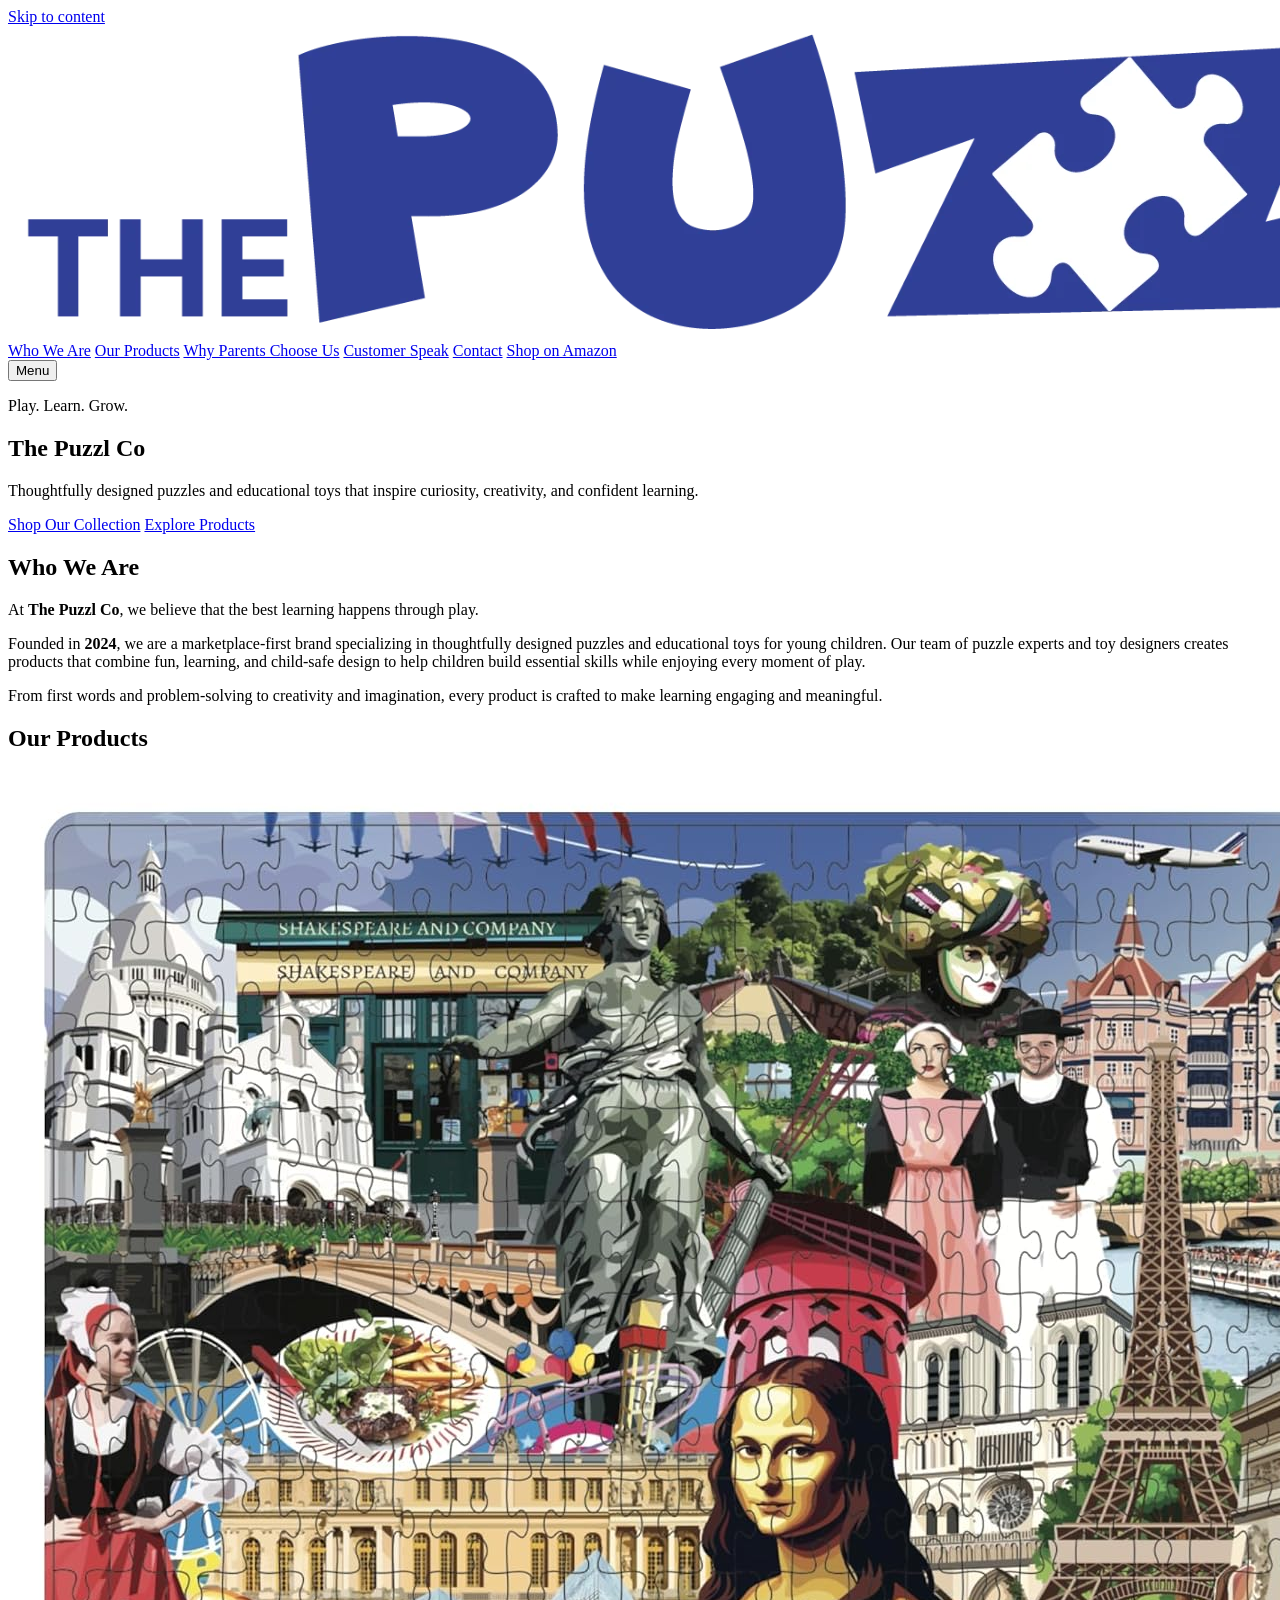
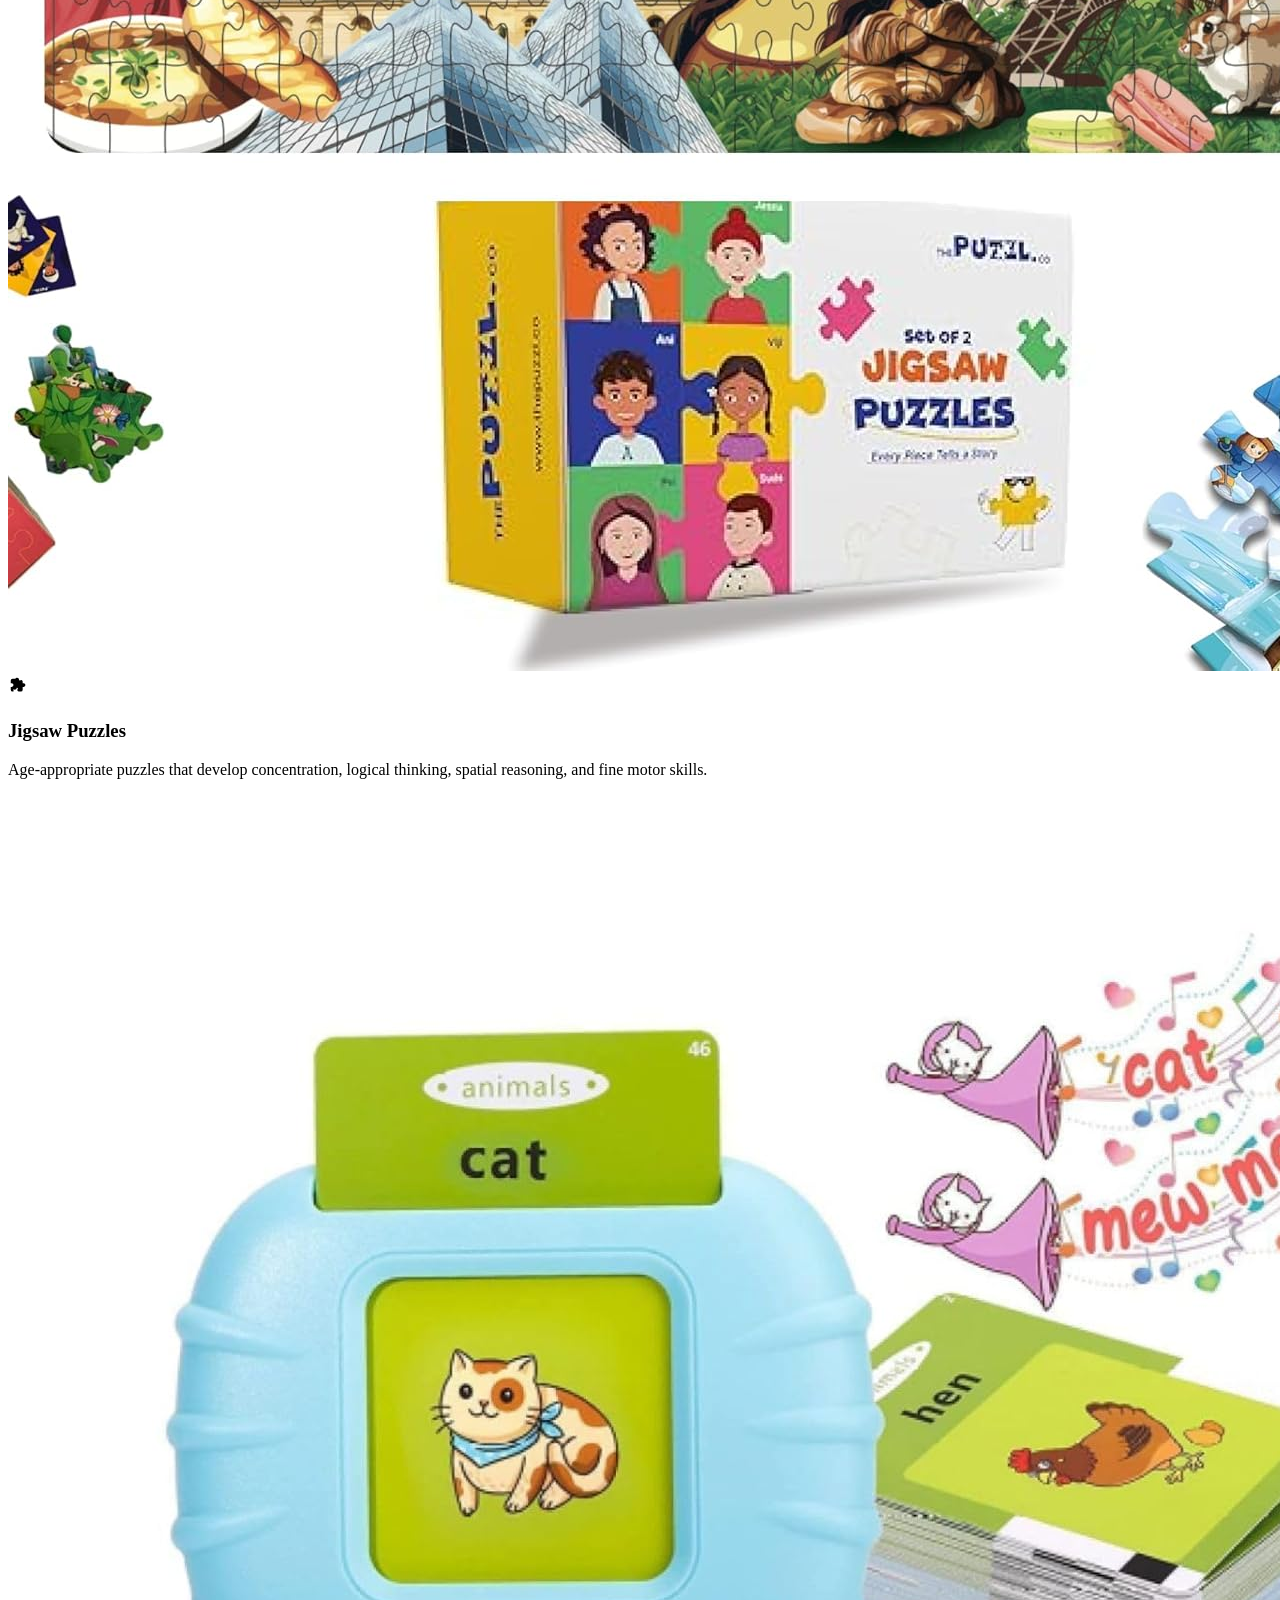
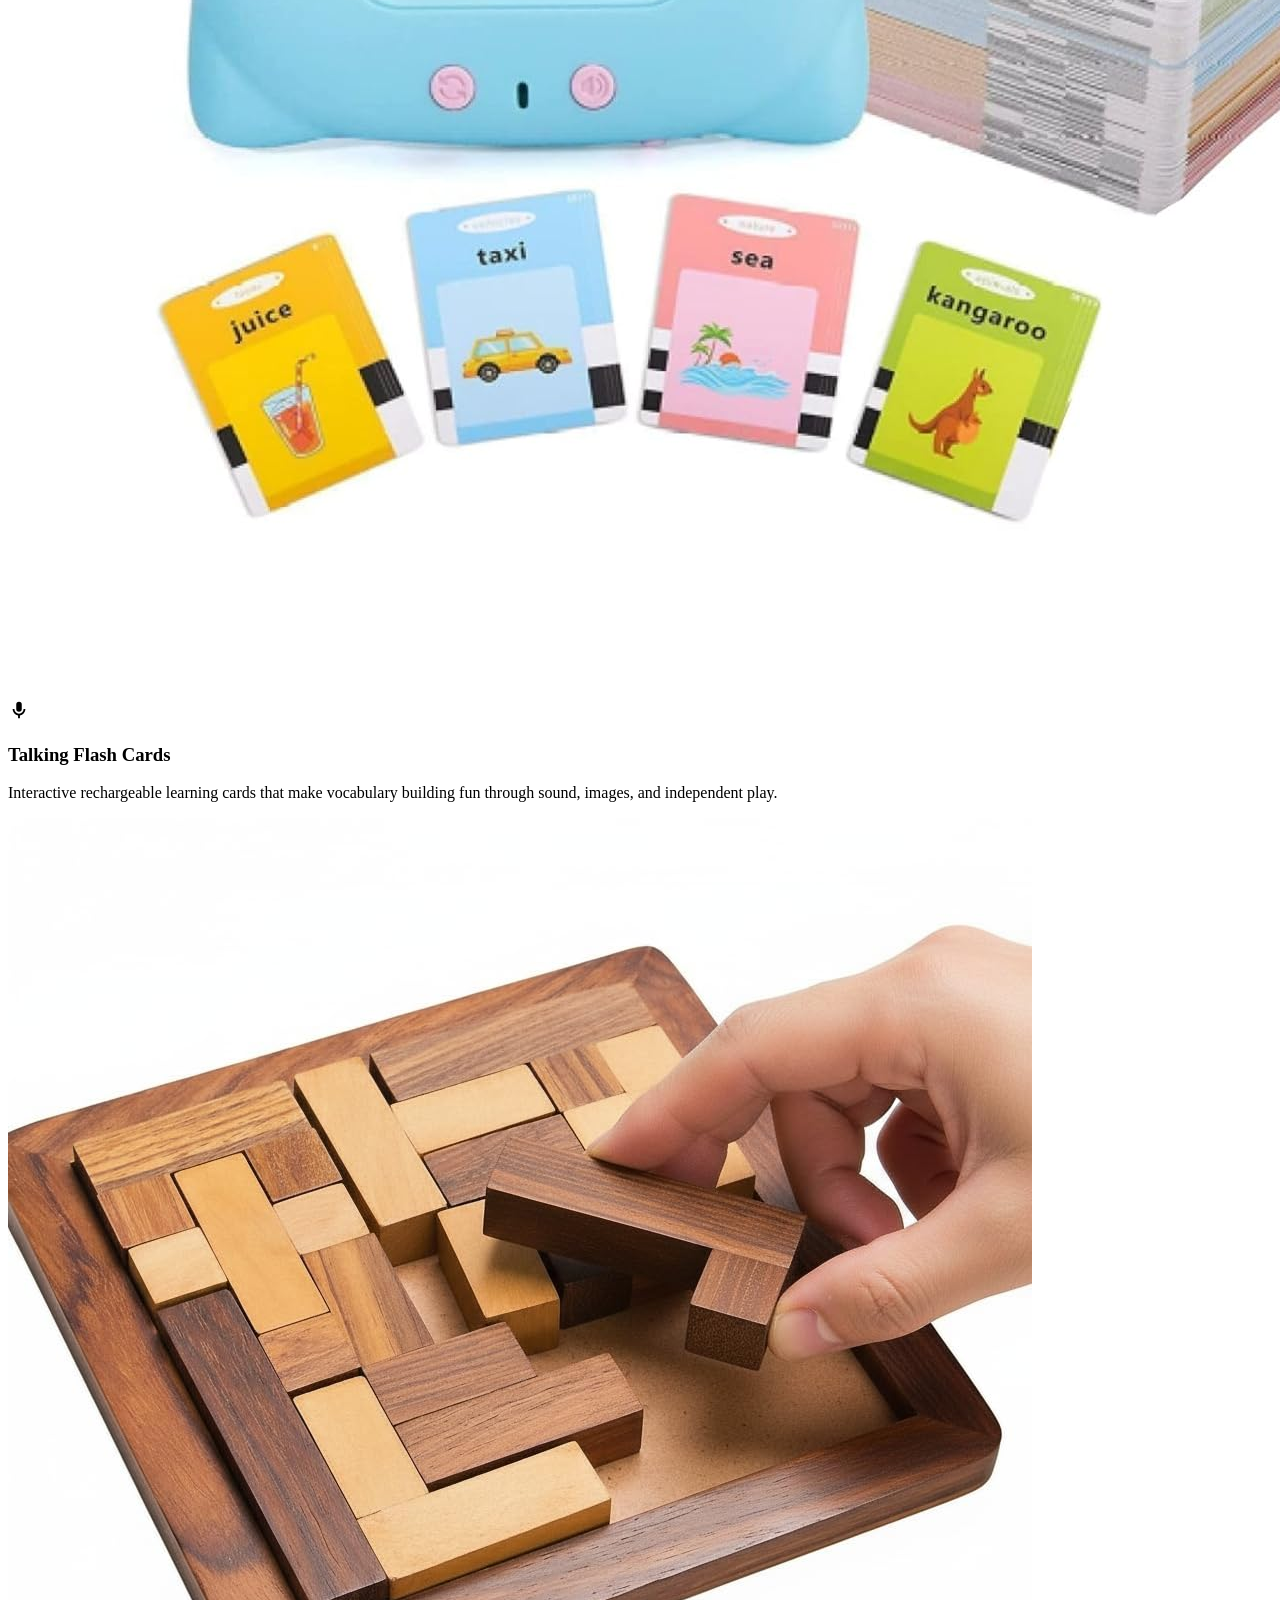
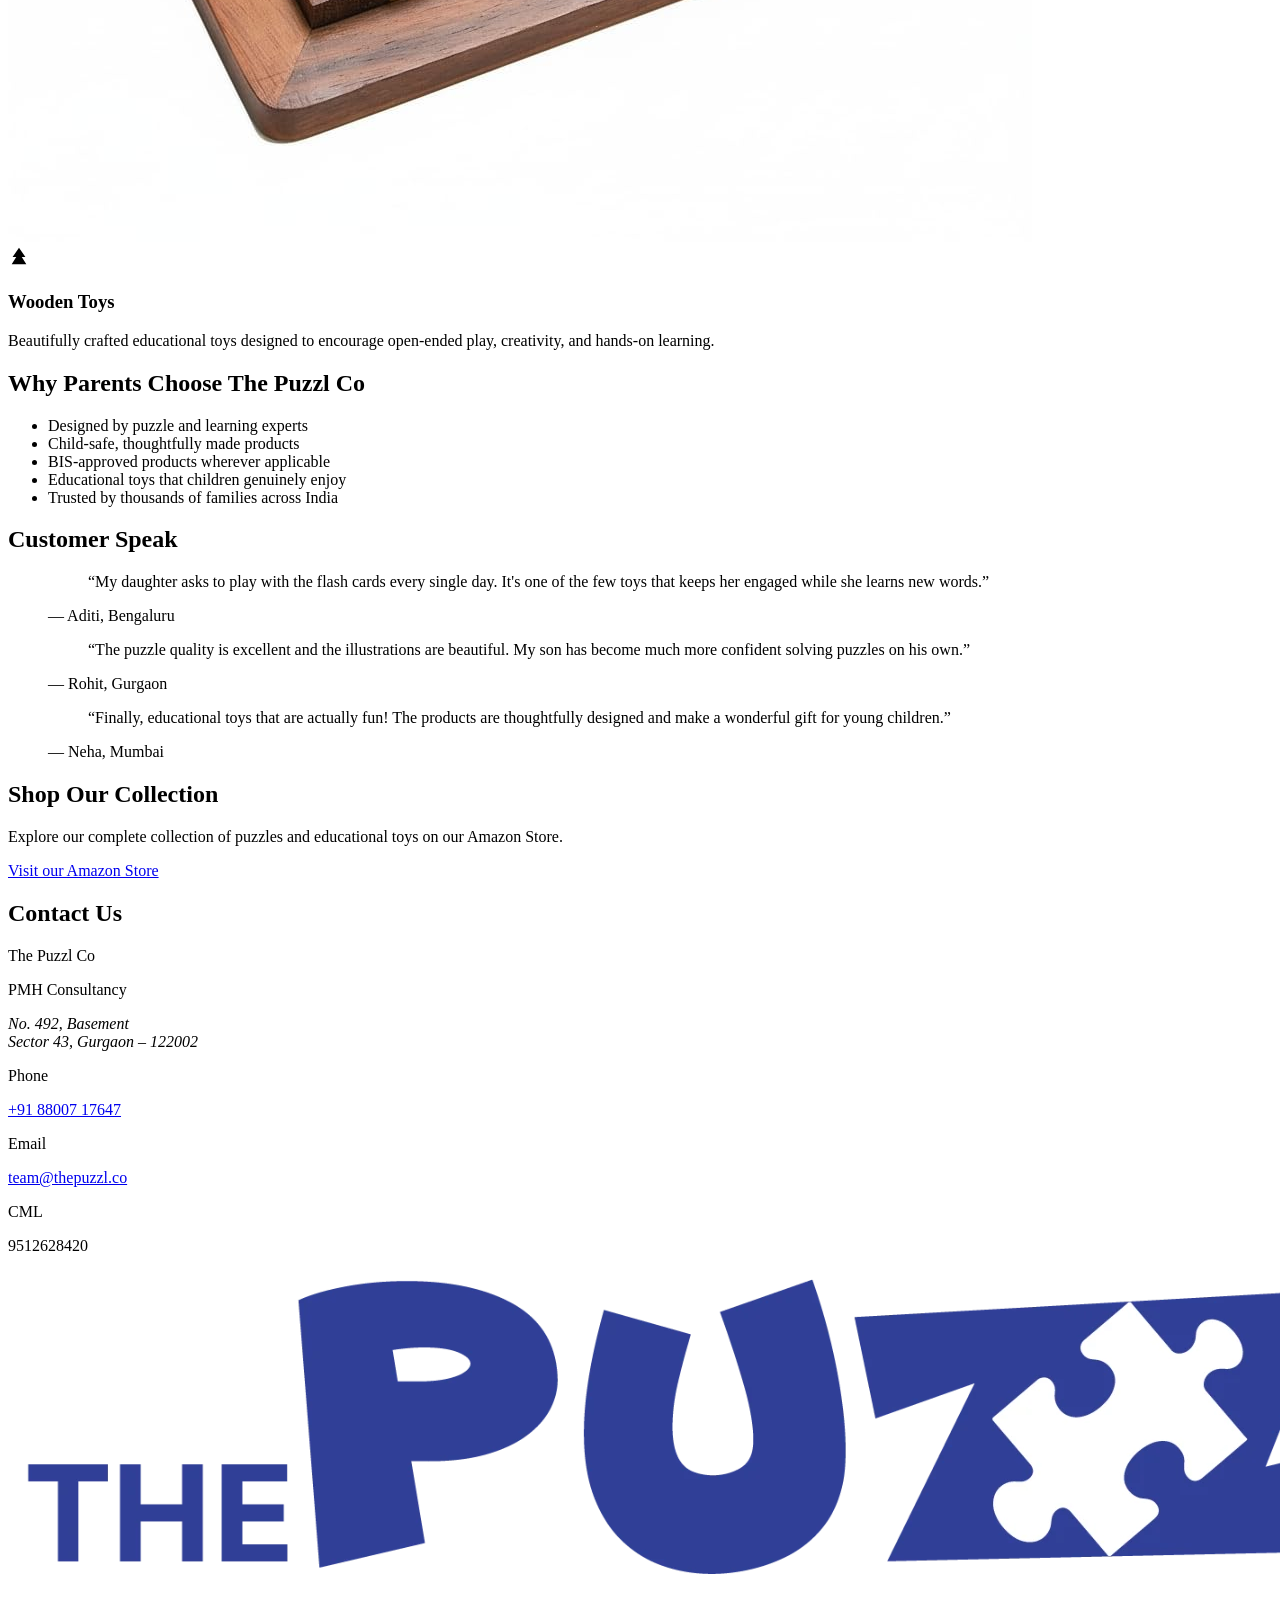
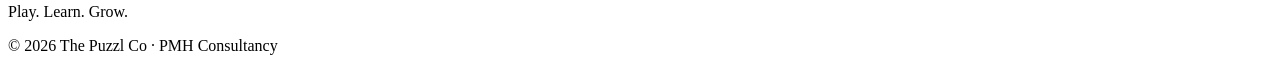
==== public/site/index.html @ 83d8991e "Changes Co-authored-by: MakarandMane <5538863+MakarandMane@users.noreply.github.com>" ====
<!doctype html>
<html lang="en">
  <head>
    <meta charset="utf-8" />
    <meta name="viewport" content="width=device-width, initial-scale=1" />
    <title>The Puzzl Co — Puzzles &amp; Educational Toys for Kids</title>
    <meta
      name="description"
      content="Thoughtfully designed puzzles and educational toys that inspire curiosity, creativity, and confident learning. Play. Learn. Grow."
    />
    <link rel="canonical" href="https://thepuzzl.co/" />
    <meta property="og:type" content="website" />
    <meta property="og:title" content="The Puzzl Co — Play. Learn. Grow." />
    <meta
      property="og:description"
      content="Thoughtfully designed puzzles and educational toys that inspire curiosity, creativity, and confident learning."
    />
    <meta name="twitter:card" content="summary_large_image" />
    <meta name="twitter:title" content="The Puzzl Co — Play. Learn. Grow." />
    <meta
      name="twitter:description"
      content="Thoughtfully designed puzzles and educational toys that inspire curiosity, creativity, and confident learning."
    />
    <link rel="icon" href="assets/logo.png" type="image/png" />
    <link rel="preconnect" href="https://fonts.googleapis.com" />
    <link rel="preconnect" href="https://fonts.gstatic.com" crossorigin />
    <link
      href="https://fonts.googleapis.com/css2?family=Baloo+2:wght@500;600;700;800&family=Nunito:wght@400;500;600;700&display=swap"
      rel="stylesheet"
    />
    <link rel="stylesheet" href="styles.css" />
  </head>
  <body>
    <a class="skip-link" href="#who-we-are">Skip to content</a>

    <header class="site-header" id="top">
      <div class="wrap header-inner">
        <a class="brand" href="#top" aria-label="The Puzzl Co home">
          <img src="assets/logo.png" alt="The Puzzl Co" />
        </a>
        <nav class="nav" id="nav" aria-label="Main">
          <a href="#who-we-are">Who We Are</a>
          <a href="#products">Our Products</a>
          <a href="#why-us">Why Parents Choose Us</a>
          <a href="#customer-speak">Customer Speak</a>
          <a href="#contact">Contact</a>
          <a class="btn btn-primary btn-nav js-amazon" href="#shop">Shop on Amazon</a>
        </nav>
        <button class="nav-toggle" id="navToggle" aria-expanded="false" aria-controls="nav">
          <span class="bar"></span><span class="bar"></span><span class="bar"></span>
          <span class="sr-only">Menu</span>
        </button>
      </div>
    </header>

    <main>
      <!-- HERO -->
      <section class="hero">
        <span class="blob blob-a" aria-hidden="true"></span>
        <span class="blob blob-b" aria-hidden="true"></span>
        <span class="piece piece-1" aria-hidden="true"></span>
        <span class="piece piece-2" aria-hidden="true"></span>
        <span class="piece piece-3" aria-hidden="true"></span>
        <div class="wrap hero-inner reveal">
          <p class="eyebrow">Play. Learn. Grow.</p>
          <h1>The Puzzl Co</h1>
          <p class="lede">
            Thoughtfully designed puzzles and educational toys that inspire curiosity,
            creativity, and confident learning.
          </p>
          <div class="hero-actions">
            <a class="btn btn-primary js-amazon" href="#shop">Shop Our Collection</a>
            <a class="btn btn-ghost" href="#products">Explore Products</a>
          </div>
          <div class="hero-strip" aria-hidden="true">
            <span class="dot d1"></span><span class="dot d2"></span>
            <span class="dot d3"></span><span class="dot d4"></span>
          </div>
        </div>
      </section>

      <!-- WHO WE ARE -->
      <section class="section" id="who-we-are">
        <div class="wrap narrow reveal">
          <h2 class="section-title">Who We Are</h2>
          <span class="rule" aria-hidden="true"></span>
          <p class="big">
            At <strong>The Puzzl Co</strong>, we believe that the best learning happens
            through play.
          </p>
          <p>
            Founded in <strong>2024</strong>, we are a marketplace-first brand specializing
            in thoughtfully designed puzzles and educational toys for young children. Our
            team of puzzle experts and toy designers creates products that combine fun,
            learning, and child-safe design to help children build essential skills while
            enjoying every moment of play.
          </p>
          <p>
            From first words and problem-solving to creativity and imagination, every
            product is crafted to make learning engaging and meaningful.
          </p>
        </div>
      </section>

      <!-- PRODUCTS -->
      <section class="section section-alt" id="products">
        <div class="wrap">
          <div class="reveal">
            <h2 class="section-title center">Our Products</h2>
            <span class="rule center-rule" aria-hidden="true"></span>
          </div>

          <article class="product reveal">
            <div class="product-media tint-yellow">
              <img
                src="assets/puzzles.jpg"
                alt="A set of two jigsaw puzzles featuring various iconic landmarks and cultural symbols of Paris, including the Eiffel Tower, the Louvre Pyramid, and the Mona Lisa."
                loading="lazy"
              />
            </div>
            <div class="product-body">
              <span class="chip chip-yellow" aria-hidden="true">
                <svg viewBox="0 0 24 24" width="22" height="22" fill="currentColor">
                  <path d="M10 3a2 2 0 0 1 2 2 1 1 0 0 0 1.6.8A1.6 1.6 0 0 1 16 7v2h1a2 2 0 0 1 0 4h-1v3a2 2 0 0 1-2 2h-2.2a1.6 1.6 0 0 1-1.2-2.6A1 1 0 0 0 9.6 14 2 2 0 0 1 6 15.2V18H5a2 2 0 0 1-2-2v-3h1a2 2 0 0 0 0-4H3V6a2 2 0 0 1 2-2h3a2 2 0 0 1 2-1z"/>
                </svg>
              </span>
              <h3>Jigsaw Puzzles</h3>
              <p>
                Age-appropriate puzzles that develop concentration, logical thinking,
                spatial reasoning, and fine motor skills.
              </p>
            </div>
          </article>

          <article class="product product-flip reveal">
            <div class="product-media tint-orchid">
              <img
                src="assets/flashcards.jpg"
                alt="Educational toy set with a card reader, a stack of flashcards, and individual cards showing juice, taxi, sea, and kangaroo."
                loading="lazy"
              />
            </div>
            <div class="product-body">
              <span class="chip chip-orchid" aria-hidden="true">
                <svg viewBox="0 0 24 24" width="22" height="22" fill="currentColor">
                  <path d="M12 3a3 3 0 0 1 3 3v5a3 3 0 0 1-6 0V6a3 3 0 0 1 3-3zm-7 8h2a5 5 0 0 0 10 0h2a7 7 0 0 1-6 6.92V21h-2v-3.08A7 7 0 0 1 5 11z"/>
                </svg>
              </span>
              <h3>Talking Flash Cards</h3>
              <p>
                Interactive rechargeable learning cards that make vocabulary building fun
                through sound, images, and independent play.
              </p>
            </div>
          </article>

          <article class="product reveal">
            <div class="product-media tint-emerald">
              <img
                src="assets/wooden-toys.jpg"
                alt="A hand placing a wooden puzzle piece into a wooden board game."
                loading="lazy"
              />
            </div>
            <div class="product-body">
              <span class="chip chip-emerald" aria-hidden="true">
                <svg viewBox="0 0 24 24" width="22" height="22" fill="currentColor">
                  <path d="M12 2 5 12h4l-5 8h16l-5-8h4z"/>
                </svg>
              </span>
              <h3>Wooden Toys</h3>
              <p>
                Beautifully crafted educational toys designed to encourage open-ended play,
                creativity, and hands-on learning.
              </p>
            </div>
          </article>
        </div>
      </section>

      <!-- WHY US -->
      <section class="section" id="why-us">
        <div class="wrap">
          <div class="reveal">
            <h2 class="section-title center">Why Parents Choose The Puzzl Co</h2>
            <span class="rule center-rule" aria-hidden="true"></span>
          </div>
          <ul class="why-grid">
            <li class="why-card c-blue reveal">Designed by puzzle and learning experts</li>
            <li class="why-card c-orchid reveal">Child-safe, thoughtfully made products</li>
            <li class="why-card c-yellow reveal">BIS-approved products wherever applicable</li>
            <li class="why-card c-emerald reveal">Educational toys that children genuinely enjoy</li>
            <li class="why-card c-orange reveal">Trusted by thousands of families across India</li>
          </ul>
        </div>
      </section>

      <!-- TESTIMONIALS -->
      <section class="section section-alt" id="customer-speak">
        <div class="wrap">
          <div class="reveal">
            <h2 class="section-title center">Customer Speak</h2>
            <span class="rule center-rule" aria-hidden="true"></span>
          </div>
          <div class="quotes">
            <figure class="quote reveal">
              <blockquote>
                “My daughter asks to play with the flash cards every single day. It's one of
                the few toys that keeps her engaged while she learns new words.”
              </blockquote>
              <figcaption>— Aditi, Bengaluru</figcaption>
            </figure>
            <figure class="quote reveal">
              <blockquote>
                “The puzzle quality is excellent and the illustrations are beautiful. My son
                has become much more confident solving puzzles on his own.”
              </blockquote>
              <figcaption>— Rohit, Gurgaon</figcaption>
            </figure>
            <figure class="quote reveal">
              <blockquote>
                “Finally, educational toys that are actually fun! The products are
                thoughtfully designed and make a wonderful gift for young children.”
              </blockquote>
              <figcaption>— Neha, Mumbai</figcaption>
            </figure>
          </div>
        </div>
      </section>

      <!-- SHOP -->
      <section class="shop" id="shop">
        <span class="piece piece-4" aria-hidden="true"></span>
        <span class="piece piece-5" aria-hidden="true"></span>
        <div class="wrap narrow center-text reveal">
          <h2>Shop Our Collection</h2>
          <p>
            Explore our complete collection of puzzles and educational toys on our Amazon
            Store.
          </p>
          <a class="btn btn-amazon js-amazon" href="#shop">Visit our Amazon Store</a>
        </div>
      </section>

      <!-- CONTACT -->
      <section class="section" id="contact">
        <div class="wrap">
          <div class="reveal">
            <h2 class="section-title center">Contact Us</h2>
            <span class="rule center-rule" aria-hidden="true"></span>
          </div>
          <div class="contact-card reveal">
            <div class="contact-block">
              <p class="contact-name">The Puzzl Co</p>
              <p class="contact-sub">PMH Consultancy</p>
              <address>
                No. 492, Basement<br />
                Sector 43, Gurgaon – 122002
              </address>
            </div>
            <div class="contact-block">
              <p class="contact-label">Phone</p>
              <p><a href="tel:+918800717647">+91 88007 17647</a></p>
              <p class="contact-label">Email</p>
              <p><a href="mailto:team@thepuzzl.co">team@thepuzzl.co</a></p>
              <p class="contact-label">CML</p>
              <p>9512628420</p>
            </div>
          </div>
        </div>
      </section>
    </main>

    <footer class="site-footer">
      <div class="wrap footer-inner">
        <img class="footer-logo" src="assets/logo.png" alt="The Puzzl Co" />
        <p class="footer-tag">Play. Learn. Grow.</p>
        <p class="footer-copy">© <span id="year">2026</span> The Puzzl Co · PMH Consultancy</p>
      </div>
    </footer>

    <script src="script.js"></script>
  </body>
</html>
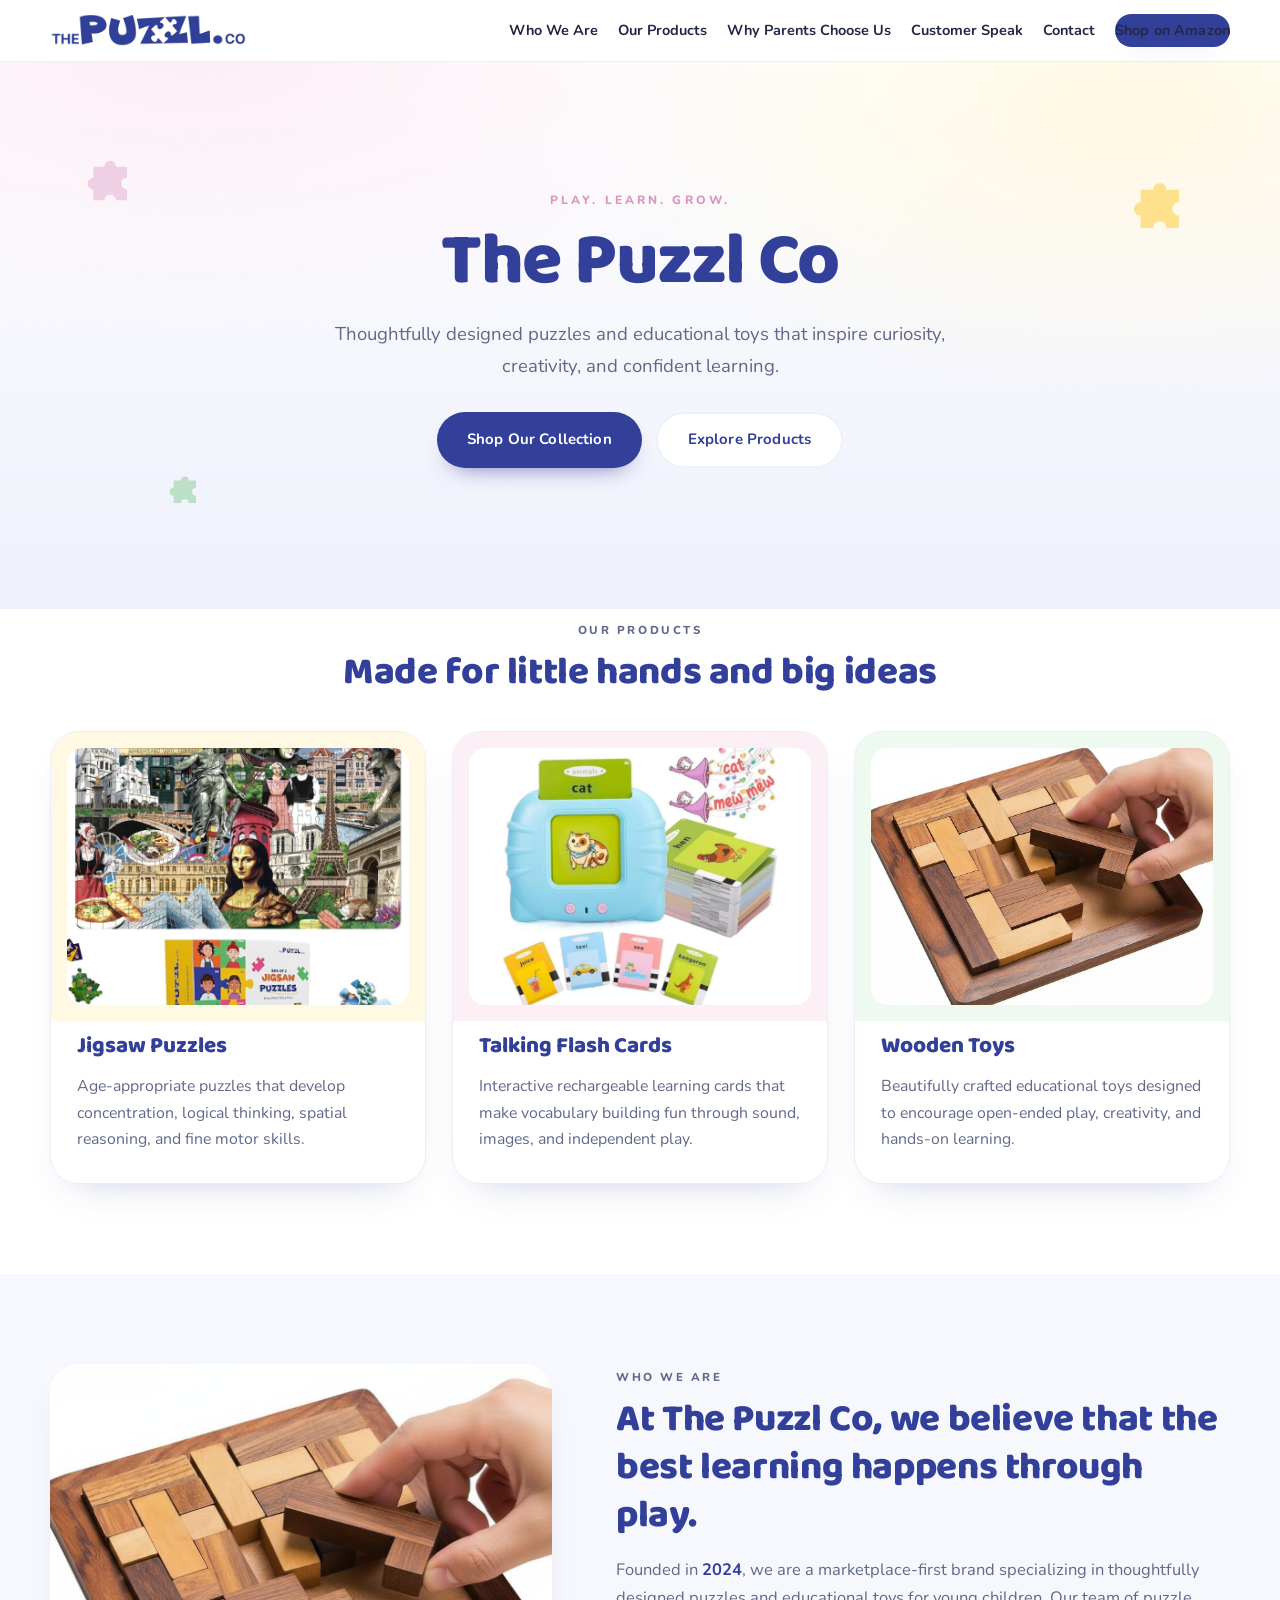
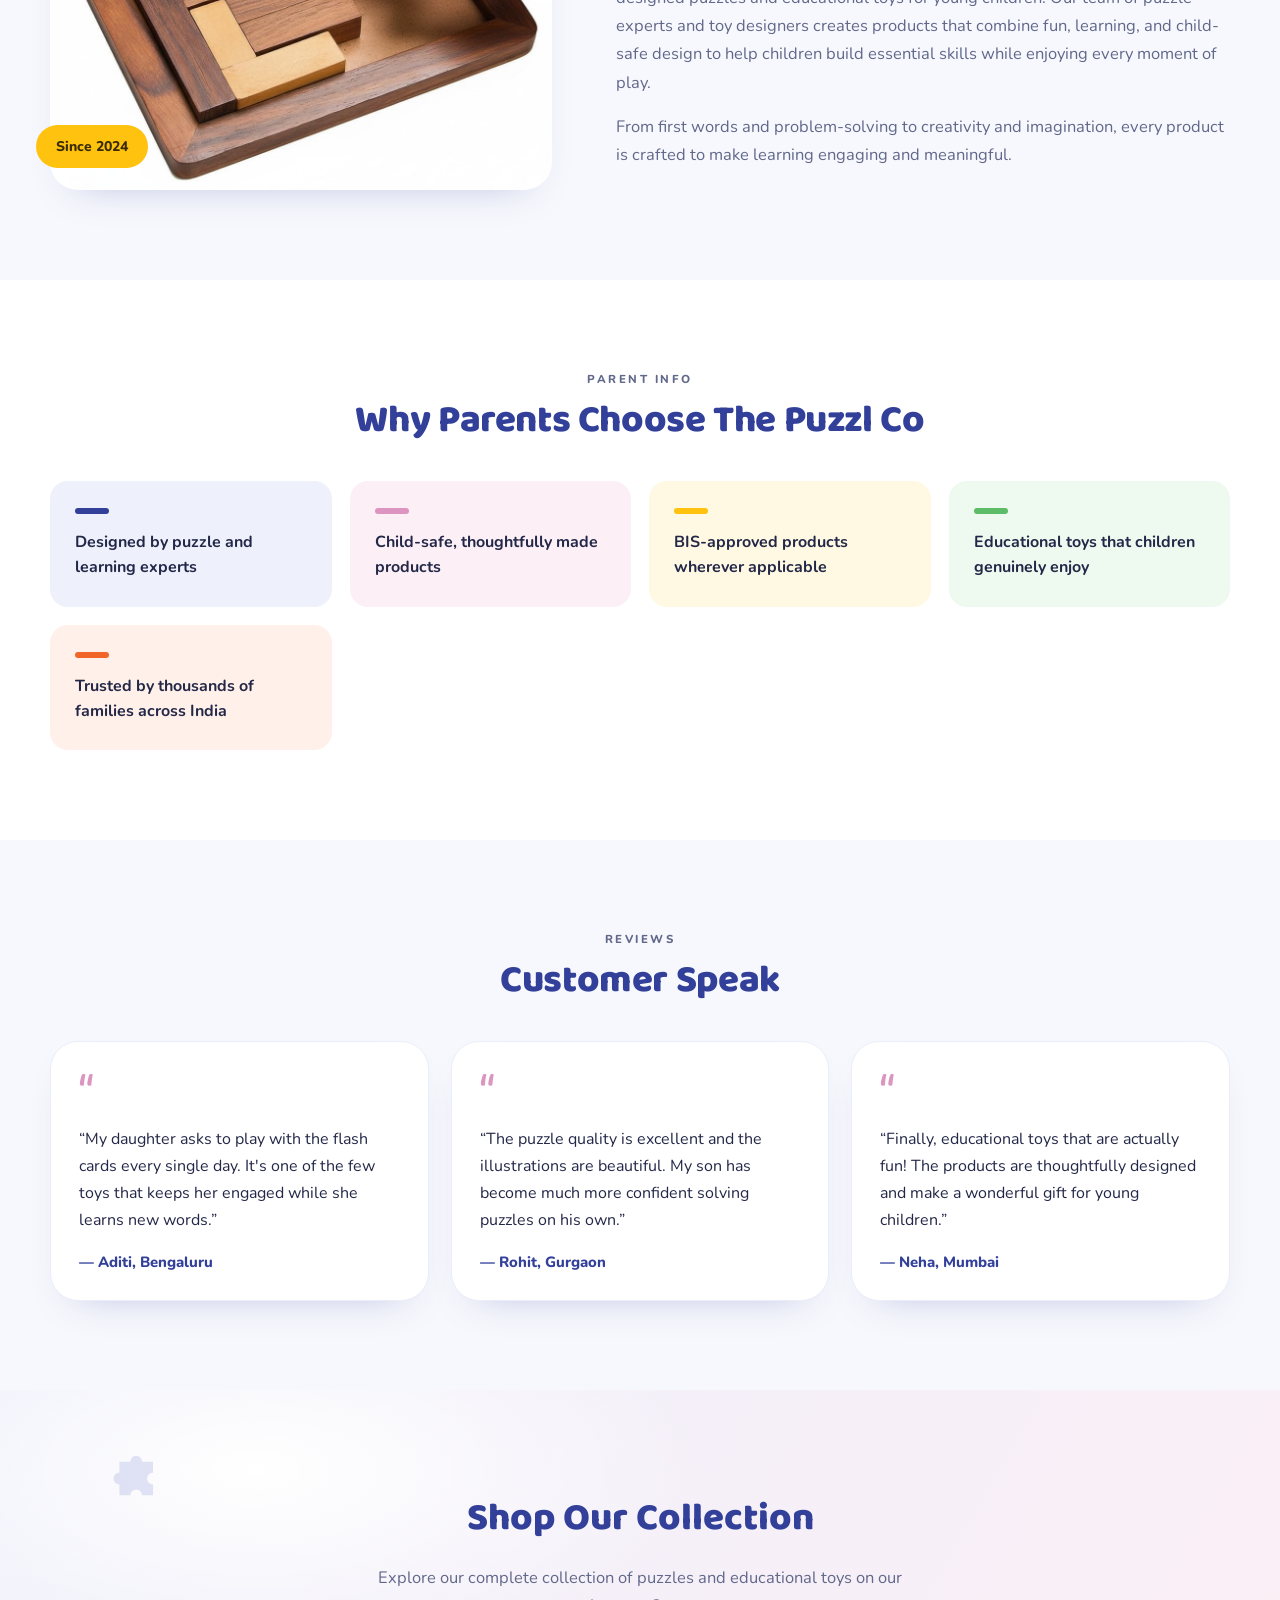
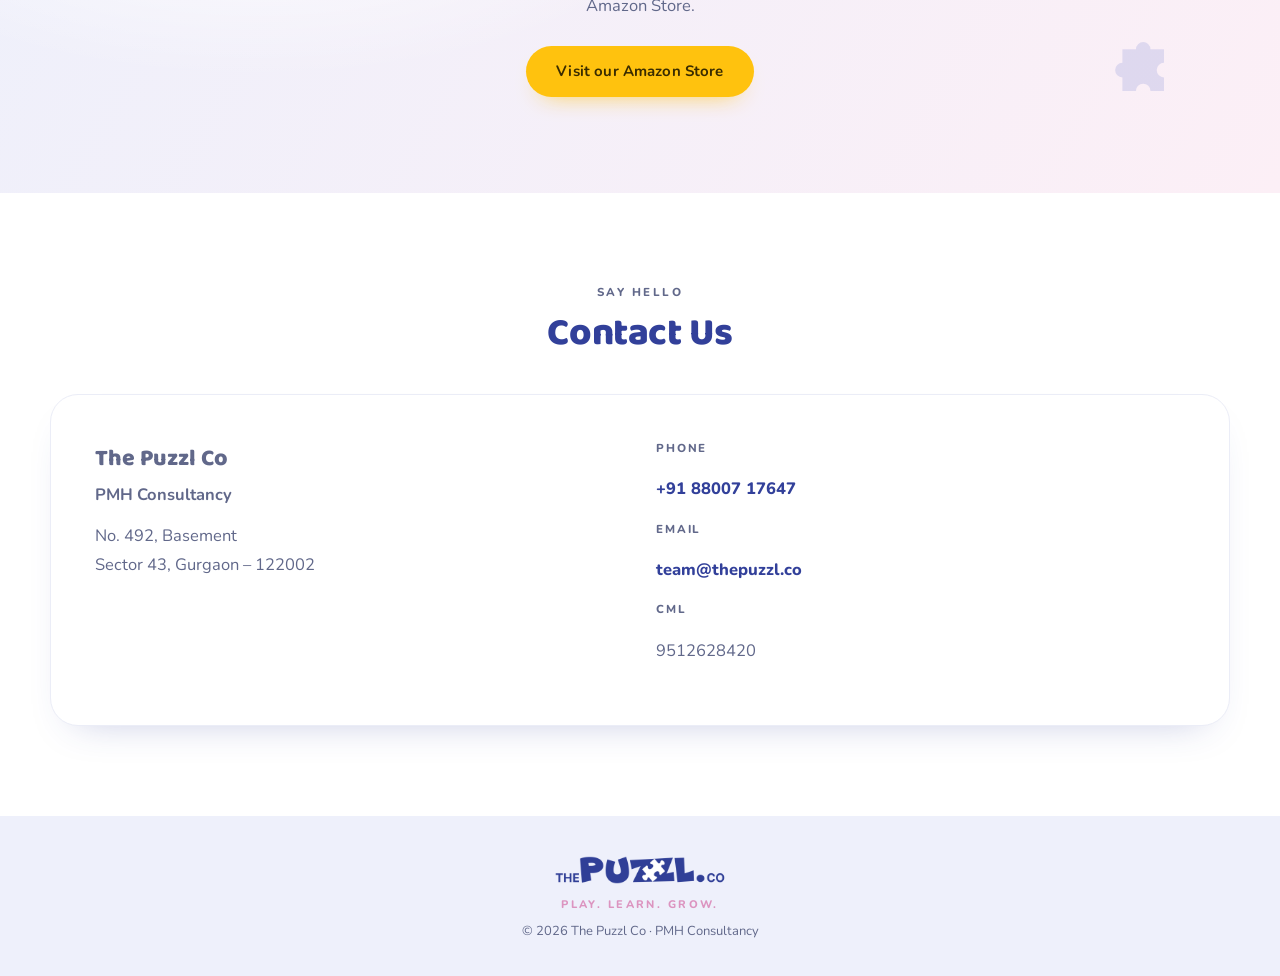
==== commit 8c2606aa: "Changes Co-authored-by: MakarandMane <5538863+MakarandMane@users.noreply.github.com>" ====
--- a/public/site/index.html
+++ b/public/site/index.html
@@ -56,8 +56,6 @@
     <main>
       <!-- HERO -->
       <section class="hero">
-        <span class="blob blob-a" aria-hidden="true"></span>
-        <span class="blob blob-b" aria-hidden="true"></span>
         <span class="piece piece-1" aria-hidden="true"></span>
         <span class="piece piece-2" aria-hidden="true"></span>
         <span class="piece piece-3" aria-hidden="true"></span>
@@ -72,135 +70,122 @@
             <a class="btn btn-primary js-amazon" href="#shop">Shop Our Collection</a>
             <a class="btn btn-ghost" href="#products">Explore Products</a>
           </div>
-          <div class="hero-strip" aria-hidden="true">
-            <span class="dot d1"></span><span class="dot d2"></span>
-            <span class="dot d3"></span><span class="dot d4"></span>
+        </div>
+      </section>
+
+      <!-- PRODUCTS (overlapping card row) -->
+      <section class="section products-section" id="products">
+        <div class="wrap">
+          <div class="reveal section-head">
+            <p class="kicker">Our Products</p>
+            <h2 class="section-title center">Made for little hands and big ideas</h2>
+          </div>
+
+          <div class="product-grid">
+            <article class="card product-card reveal">
+              <div class="card-media tint-yellow">
+                <img
+                  src="assets/puzzles.jpg"
+                  alt="A set of two jigsaw puzzles featuring various iconic landmarks and cultural symbols of Paris, including the Eiffel Tower, the Louvre Pyramid, and the Mona Lisa."
+                  loading="lazy"
+                />
+              </div>
+              <div class="card-body">
+                <h3>Jigsaw Puzzles</h3>
+                <p>
+                  Age-appropriate puzzles that develop concentration, logical thinking,
+                  spatial reasoning, and fine motor skills.
+                </p>
+              </div>
+            </article>
+
+            <article class="card product-card reveal">
+              <div class="card-media tint-orchid">
+                <img
+                  src="assets/flashcards.jpg"
+                  alt="Educational toy set with a card reader, a stack of flashcards, and individual cards showing juice, taxi, sea, and kangaroo."
+                  loading="lazy"
+                />
+              </div>
+              <div class="card-body">
+                <h3>Talking Flash Cards</h3>
+                <p>
+                  Interactive rechargeable learning cards that make vocabulary building fun
+                  through sound, images, and independent play.
+                </p>
+              </div>
+            </article>
+
+            <article class="card product-card reveal">
+              <div class="card-media tint-emerald">
+                <img
+                  src="assets/wooden-toys.jpg"
+                  alt="A hand placing a wooden puzzle piece into a wooden board game."
+                  loading="lazy"
+                />
+              </div>
+              <div class="card-body">
+                <h3>Wooden Toys</h3>
+                <p>
+                  Beautifully crafted educational toys designed to encourage open-ended play,
+                  creativity, and hands-on learning.
+                </p>
+              </div>
+            </article>
           </div>
         </div>
       </section>
 
       <!-- WHO WE ARE -->
-      <section class="section" id="who-we-are">
-        <div class="wrap narrow reveal">
-          <h2 class="section-title">Who We Are</h2>
-          <span class="rule" aria-hidden="true"></span>
-          <p class="big">
-            At <strong>The Puzzl Co</strong>, we believe that the best learning happens
-            through play.
-          </p>
-          <p>
-            Founded in <strong>2024</strong>, we are a marketplace-first brand specializing
-            in thoughtfully designed puzzles and educational toys for young children. Our
-            team of puzzle experts and toy designers creates products that combine fun,
-            learning, and child-safe design to help children build essential skills while
-            enjoying every moment of play.
-          </p>
-          <p>
-            From first words and problem-solving to creativity and imagination, every
-            product is crafted to make learning engaging and meaningful.
-          </p>
-        </div>
-      </section>
-
-      <!-- PRODUCTS -->
-      <section class="section section-alt" id="products">
-        <div class="wrap">
-          <div class="reveal">
-            <h2 class="section-title center">Our Products</h2>
-            <span class="rule center-rule" aria-hidden="true"></span>
-          </div>
-
-          <article class="product reveal">
-            <div class="product-media tint-yellow">
-              <img
-                src="assets/puzzles.jpg"
-                alt="A set of two jigsaw puzzles featuring various iconic landmarks and cultural symbols of Paris, including the Eiffel Tower, the Louvre Pyramid, and the Mona Lisa."
-                loading="lazy"
-              />
-            </div>
-            <div class="product-body">
-              <span class="chip chip-yellow" aria-hidden="true">
-                <svg viewBox="0 0 24 24" width="22" height="22" fill="currentColor">
-                  <path d="M10 3a2 2 0 0 1 2 2 1 1 0 0 0 1.6.8A1.6 1.6 0 0 1 16 7v2h1a2 2 0 0 1 0 4h-1v3a2 2 0 0 1-2 2h-2.2a1.6 1.6 0 0 1-1.2-2.6A1 1 0 0 0 9.6 14 2 2 0 0 1 6 15.2V18H5a2 2 0 0 1-2-2v-3h1a2 2 0 0 0 0-4H3V6a2 2 0 0 1 2-2h3a2 2 0 0 1 2-1z"/>
-                </svg>
-              </span>
-              <h3>Jigsaw Puzzles</h3>
-              <p>
-                Age-appropriate puzzles that develop concentration, logical thinking,
-                spatial reasoning, and fine motor skills.
-              </p>
-            </div>
-          </article>
-
-          <article class="product product-flip reveal">
-            <div class="product-media tint-orchid">
-              <img
-                src="assets/flashcards.jpg"
-                alt="Educational toy set with a card reader, a stack of flashcards, and individual cards showing juice, taxi, sea, and kangaroo."
-                loading="lazy"
-              />
-            </div>
-            <div class="product-body">
-              <span class="chip chip-orchid" aria-hidden="true">
-                <svg viewBox="0 0 24 24" width="22" height="22" fill="currentColor">
-                  <path d="M12 3a3 3 0 0 1 3 3v5a3 3 0 0 1-6 0V6a3 3 0 0 1 3-3zm-7 8h2a5 5 0 0 0 10 0h2a7 7 0 0 1-6 6.92V21h-2v-3.08A7 7 0 0 1 5 11z"/>
-                </svg>
-              </span>
-              <h3>Talking Flash Cards</h3>
-              <p>
-                Interactive rechargeable learning cards that make vocabulary building fun
-                through sound, images, and independent play.
-              </p>
-            </div>
-          </article>
-
-          <article class="product reveal">
-            <div class="product-media tint-emerald">
-              <img
-                src="assets/wooden-toys.jpg"
-                alt="A hand placing a wooden puzzle piece into a wooden board game."
-                loading="lazy"
-              />
-            </div>
-            <div class="product-body">
-              <span class="chip chip-emerald" aria-hidden="true">
-                <svg viewBox="0 0 24 24" width="22" height="22" fill="currentColor">
-                  <path d="M12 2 5 12h4l-5 8h16l-5-8h4z"/>
-                </svg>
-              </span>
-              <h3>Wooden Toys</h3>
-              <p>
-                Beautifully crafted educational toys designed to encourage open-ended play,
-                creativity, and hands-on learning.
-              </p>
-            </div>
-          </article>
+      <section class="section section-soft" id="who-we-are">
+        <div class="wrap about-grid">
+          <div class="about-media reveal">
+            <img src="assets/wooden-toys.jpg" alt="A hand placing a wooden puzzle piece into a wooden board game." loading="lazy" />
+            <span class="about-badge">Since 2024</span>
+          </div>
+          <div class="about-copy reveal">
+            <p class="kicker">Who We Are</p>
+            <h2 class="section-title">
+              At The Puzzl Co, we believe that the best learning happens through play.
+            </h2>
+            <p>
+              Founded in <strong>2024</strong>, we are a marketplace-first brand specializing
+              in thoughtfully designed puzzles and educational toys for young children. Our
+              team of puzzle experts and toy designers creates products that combine fun,
+              learning, and child-safe design to help children build essential skills while
+              enjoying every moment of play.
+            </p>
+            <p>
+              From first words and problem-solving to creativity and imagination, every
+              product is crafted to make learning engaging and meaningful.
+            </p>
+          </div>
         </div>
       </section>
 
       <!-- WHY US -->
       <section class="section" id="why-us">
         <div class="wrap">
-          <div class="reveal">
+          <div class="reveal section-head">
+            <p class="kicker">Parent Info</p>
             <h2 class="section-title center">Why Parents Choose The Puzzl Co</h2>
-            <span class="rule center-rule" aria-hidden="true"></span>
           </div>
           <ul class="why-grid">
-            <li class="why-card c-blue reveal">Designed by puzzle and learning experts</li>
-            <li class="why-card c-orchid reveal">Child-safe, thoughtfully made products</li>
-            <li class="why-card c-yellow reveal">BIS-approved products wherever applicable</li>
-            <li class="why-card c-emerald reveal">Educational toys that children genuinely enjoy</li>
-            <li class="why-card c-orange reveal">Trusted by thousands of families across India</li>
+            <li class="why-card c-blue reveal"><span class="why-dot" aria-hidden="true"></span>Designed by puzzle and learning experts</li>
+            <li class="why-card c-orchid reveal"><span class="why-dot" aria-hidden="true"></span>Child-safe, thoughtfully made products</li>
+            <li class="why-card c-yellow reveal"><span class="why-dot" aria-hidden="true"></span>BIS-approved products wherever applicable</li>
+            <li class="why-card c-emerald reveal"><span class="why-dot" aria-hidden="true"></span>Educational toys that children genuinely enjoy</li>
+            <li class="why-card c-orange reveal"><span class="why-dot" aria-hidden="true"></span>Trusted by thousands of families across India</li>
           </ul>
         </div>
       </section>
 
       <!-- TESTIMONIALS -->
-      <section class="section section-alt" id="customer-speak">
-        <div class="wrap">
-          <div class="reveal">
+      <section class="section section-soft" id="customer-speak">
+        <div class="wrap">
+          <div class="reveal section-head">
+            <p class="kicker">Reviews</p>
             <h2 class="section-title center">Customer Speak</h2>
-            <span class="rule center-rule" aria-hidden="true"></span>
           </div>
           <div class="quotes">
             <figure class="quote reveal">
@@ -245,9 +230,9 @@
       <!-- CONTACT -->
       <section class="section" id="contact">
         <div class="wrap">
-          <div class="reveal">
+          <div class="reveal section-head">
+            <p class="kicker">Say Hello</p>
             <h2 class="section-title center">Contact Us</h2>
-            <span class="rule center-rule" aria-hidden="true"></span>
           </div>
           <div class="contact-card reveal">
             <div class="contact-block">
--- a/public/site/styles.css
+++ b/public/site/styles.css
@@ -0,0 +1,353 @@
+/* ==========================================================================
+   The Puzzl Co — brand stylesheet (light, kindergarten-style layout)
+   Palette from brand guidelines:
+   Blue (Pigment) #32409A · Light Medium Orchid #DC94C0 · Mikado Yellow #FFC20E
+   Emerald #5DBC68 · Halloween Orange #F26529 — used mostly as light tints.
+   ========================================================================== */
+
+:root {
+  --blue: #32409a;
+  --blue-dark: #26317a;
+  --blue-light: #7f8ad4;
+  --blue-tint: #eef0fb;
+  --orchid: #dc94c0;
+  --orchid-tint: #fceff6;
+  --yellow: #ffc20e;
+  --yellow-tint: #fff8e2;
+  --emerald: #5dbc68;
+  --emerald-tint: #eef9ef;
+  --orange: #f26529;
+  --orange-tint: #fff0e9;
+
+  --bg: #ffffff;
+  --bg-soft: #f7f8fd;
+  --ink: #232848;
+  --muted: #61688a;
+  --white: #ffffff;
+  --border: #ebedf7;
+
+  --radius: 18px;
+  --radius-lg: 28px;
+  --shadow: 0 18px 40px -26px rgba(50, 64, 154, 0.35);
+  --shadow-lg: 0 26px 60px -30px rgba(50, 64, 154, 0.4);
+
+  --font-display: "Baloo 2", "Trebuchet MS", sans-serif;
+  --font-body: "Nunito", system-ui, -apple-system, sans-serif;
+}
+
+* { box-sizing: border-box; }
+
+html { scroll-behavior: smooth; scroll-padding-top: 84px; }
+
+body {
+  margin: 0;
+  background: var(--bg);
+  color: var(--ink);
+  font-family: var(--font-body);
+  font-size: 16.5px;
+  line-height: 1.7;
+  -webkit-font-smoothing: antialiased;
+}
+
+img { max-width: 100%; display: block; }
+
+a { color: var(--blue); text-decoration: none; }
+a:hover { text-decoration: underline; }
+
+.sr-only {
+  position: absolute; width: 1px; height: 1px; padding: 0; margin: -1px;
+  overflow: hidden; clip: rect(0 0 0 0); white-space: nowrap; border: 0;
+}
+
+.skip-link {
+  position: absolute; left: -999px; top: 0; z-index: 100;
+  background: var(--blue); color: #fff; padding: 10px 16px; border-radius: 0 0 12px 0;
+}
+.skip-link:focus { left: 0; }
+
+.wrap { width: min(1180px, 100% - 48px); margin-inline: auto; }
+.wrap.narrow { width: min(820px, 100% - 48px); }
+.center-text { text-align: center; }
+
+/* ---------- Header ---------- */
+.site-header {
+  position: sticky; top: 0; z-index: 50;
+  background: rgba(255, 255, 255, 0.92);
+  backdrop-filter: blur(12px);
+  border-bottom: 1px solid var(--border);
+  transition: box-shadow 0.25s ease;
+}
+.site-header.is-stuck { box-shadow: 0 10px 30px -26px rgba(50, 64, 154, 0.6); }
+.header-inner {
+  display: flex; flex-wrap: nowrap; align-items: center; justify-content: space-between;
+  gap: 20px; padding: 14px 0;
+}
+.brand img { height: 32px; width: auto; }
+
+.nav { display: flex; align-items: center; gap: 20px; flex-wrap: nowrap; }
+.nav a {
+  font-weight: 700; font-size: 14.5px; color: var(--ink); white-space: nowrap;
+  position: relative; padding: 4px 0; text-decoration: none;
+  transition: color 0.2s ease;
+}
+.nav a:not(.btn):hover { color: var(--blue); }
+.nav a:not(.btn)::after {
+  content: ""; position: absolute; left: 0; right: 100%; bottom: -2px;
+  height: 3px; border-radius: 3px; background: var(--yellow);
+  transition: right 0.28s ease;
+}
+.nav a:not(.btn):hover::after { right: 0; }
+
+.nav-toggle {
+  display: none; border: 0; background: transparent; cursor: pointer;
+  padding: 8px; gap: 5px; flex-direction: column;
+}
+.nav-toggle .bar {
+  display: block; width: 24px; height: 2px; background: var(--blue);
+  transition: transform 0.25s ease, opacity 0.25s ease;
+}
+.nav-toggle[aria-expanded="true"] .bar:nth-child(1) { transform: translateY(7px) rotate(45deg); }
+.nav-toggle[aria-expanded="true"] .bar:nth-child(2) { opacity: 0; }
+.nav-toggle[aria-expanded="true"] .bar:nth-child(3) { transform: translateY(-7px) rotate(-45deg); }
+
+/* ---------- Buttons (pill, template style) ---------- */
+.btn {
+  display: inline-flex; align-items: center; justify-content: center;
+  font-family: var(--font-body); font-weight: 700; font-size: 15px;
+  letter-spacing: 0.01em;
+  padding: 13px 30px; border-radius: 999px; text-decoration: none;
+  transition: transform 0.18s ease, background 0.18s ease, box-shadow 0.18s ease, color 0.18s ease;
+  white-space: nowrap;
+}
+.btn:hover { text-decoration: none; transform: translateY(-2px); }
+.btn-primary { background: var(--blue); color: #fff; box-shadow: 0 12px 24px -16px rgba(50, 64, 154, 0.9); }
+.btn-primary:hover { background: var(--blue-dark); }
+.btn-nav { padding: 10px 20px; font-size: 14px; }
+.btn-ghost { background: var(--white); color: var(--blue); border: 2px solid var(--blue-tint); }
+.btn-ghost:hover { border-color: var(--blue-light); }
+.btn-amazon { background: var(--yellow); color: #3a2c00; box-shadow: 0 12px 24px -16px rgba(255, 194, 14, 0.9); }
+.btn-amazon:hover { background: #ffcf3d; }
+
+/* ---------- Puzzle-piece decorations (soft) ---------- */
+.piece {
+  position: absolute; width: 84px; height: 84px; opacity: 0.16;
+  background-color: var(--blue-light);
+  -webkit-mask: var(--puzzle-mask) center/contain no-repeat;
+  mask: var(--puzzle-mask) center/contain no-repeat;
+  --puzzle-mask: url("data:image/svg+xml;utf8,<svg xmlns='http://www.w3.org/2000/svg' viewBox='0 0 100 100'><path d='M35 8h13a7 7 0 1 1 14 0h13v13a7 7 0 1 0 0 14v13H62a7 7 0 1 0-14 0H35V35a7 7 0 1 1 0-14z' fill='black'/></svg>");
+  animation: float 9s ease-in-out infinite;
+}
+@keyframes float {
+  0%, 100% { transform: translateY(0) rotate(0deg); }
+  50% { transform: translateY(-14px) rotate(6deg); }
+}
+.piece-1 { top: 18%; left: 5%; background-color: var(--orchid); opacity: 0.38; }
+.piece-2 { top: 22%; right: 6%; width: 96px; height: 96px; background-color: var(--yellow); opacity: 0.42; animation-delay: -3s; }
+.piece-3 { bottom: 14%; left: 12%; width: 56px; height: 56px; background-color: var(--emerald); opacity: 0.35; animation-delay: -5s; }
+.piece-4 { top: 16%; left: 7%; background-color: var(--white); opacity: 0.5; }
+.piece-5 { bottom: 12%; right: 7%; width: 104px; height: 104px; background-color: var(--white); opacity: 0.42; animation-delay: -4s; }
+
+/* ---------- Hero ---------- */
+.hero {
+  position: relative; overflow: hidden;
+  padding: clamp(72px, 10vw, 132px) 0 clamp(96px, 11vw, 150px);
+  background:
+    radial-gradient(1100px 460px at 15% 0%, var(--orchid-tint) 0%, transparent 60%),
+    radial-gradient(900px 460px at 88% 10%, var(--yellow-tint) 0%, transparent 60%),
+    linear-gradient(180deg, #ffffff 0%, var(--blue-tint) 100%);
+}
+.hero-inner { position: relative; text-align: center; }
+.eyebrow {
+  font-family: var(--font-body); font-weight: 800; letter-spacing: 0.26em;
+  text-transform: uppercase; font-size: 12px; color: var(--orchid); margin: 0 0 14px;
+}
+.hero h1 {
+  font-family: var(--font-display); font-weight: 800;
+  font-size: clamp(2.7rem, 6.4vw, 4.6rem); line-height: 1.05; margin: 0;
+  color: var(--blue); letter-spacing: -0.02em;
+}
+.lede {
+  max-width: 640px; margin: 18px auto 0; font-size: clamp(1.02rem, 1.6vw, 1.16rem);
+  color: var(--muted);
+}
+.hero-actions { display: flex; flex-wrap: wrap; gap: 14px; justify-content: center; margin-top: 30px; }
+
+/* ---------- Sections ---------- */
+.section { padding: clamp(60px, 7vw, 96px) 0; }
+.section-soft { background: var(--bg-soft); }
+
+.section-head { margin-bottom: 8px; }
+.kicker {
+  font-family: var(--font-body); font-weight: 800; letter-spacing: 0.22em;
+  text-transform: uppercase; font-size: 11.5px; color: var(--orchid);
+  margin: 0 0 8px; text-align: center;
+}
+.about-copy .kicker { text-align: left; }
+.section-title {
+  font-family: var(--font-display); font-weight: 800; color: var(--blue);
+  font-size: clamp(1.75rem, 3.2vw, 2.4rem); line-height: 1.25; margin: 0;
+  letter-spacing: -0.01em;
+}
+.section-title.center { text-align: center; }
+
+.section p { color: var(--muted); }
+.section p strong { color: var(--blue); }
+
+/* ---------- Products (overlapping card row) ---------- */
+.products-section { padding-top: 0; margin-top: clamp(-80px, -6vw, -60px); position: relative; z-index: 2; }
+.products-section .section-head { padding-top: clamp(60px, 7vw, 90px); }
+
+.product-grid {
+  display: grid; grid-template-columns: repeat(auto-fit, minmax(270px, 1fr));
+  gap: 26px; margin-top: 34px;
+}
+.card {
+  background: var(--white); border-radius: var(--radius-lg);
+  border: 1px solid var(--border); box-shadow: var(--shadow);
+  overflow: hidden; transition: transform 0.25s ease, box-shadow 0.25s ease;
+}
+.card:hover { transform: translateY(-6px); box-shadow: var(--shadow-lg); }
+.card-media { padding: 16px; }
+.card-media img {
+  border-radius: 16px; width: 100%; height: auto;
+  aspect-ratio: 4 / 3; object-fit: cover;
+}
+.tint-yellow { background: var(--yellow-tint); }
+.tint-orchid { background: var(--orchid-tint); }
+.tint-emerald { background: var(--emerald-tint); }
+
+.card-body { padding: 6px 26px 30px; }
+.card-body h3 {
+  font-family: var(--font-display); font-weight: 800; color: var(--blue);
+  font-size: 1.4rem; margin: 0 0 8px;
+}
+.card-body p { margin: 0; color: var(--muted); font-size: 0.99rem; }
+
+/* ---------- About ---------- */
+.about-grid {
+  display: grid; grid-template-columns: 0.9fr 1.1fr; gap: clamp(28px, 5vw, 64px);
+  align-items: center;
+}
+.about-media { position: relative; }
+.about-media img {
+  border-radius: var(--radius-lg); width: 100%; aspect-ratio: 4 / 3.4;
+  object-fit: cover; box-shadow: var(--shadow);
+}
+.about-badge {
+  position: absolute; left: -14px; bottom: 22px;
+  background: var(--yellow); color: #3a2c00; font-weight: 800;
+  padding: 10px 20px; border-radius: 999px; font-size: 14px;
+  box-shadow: var(--shadow);
+}
+.about-copy .section-title { margin-bottom: 14px; }
+
+/* ---------- Why us ---------- */
+.why-grid {
+  list-style: none; margin: 36px auto 0; padding: 0;
+  display: grid; grid-template-columns: repeat(auto-fit, minmax(230px, 1fr)); gap: 18px;
+}
+.why-card {
+  border-radius: var(--radius); padding: 26px 24px;
+  font-family: var(--font-body); font-weight: 700; font-size: 1rem; line-height: 1.55;
+  border: 1px solid transparent;
+  transition: transform 0.22s ease;
+}
+.why-card:hover { transform: translateY(-5px); }
+.why-dot { display: block; width: 34px; height: 6px; border-radius: 999px; margin-bottom: 16px; }
+.c-blue { background: var(--blue-tint); } .c-blue .why-dot { background: var(--blue); }
+.c-orchid { background: var(--orchid-tint); } .c-orchid .why-dot { background: var(--orchid); }
+.c-yellow { background: var(--yellow-tint); } .c-yellow .why-dot { background: var(--yellow); }
+.c-emerald { background: var(--emerald-tint); } .c-emerald .why-dot { background: var(--emerald); }
+.c-orange { background: var(--orange-tint); } .c-orange .why-dot { background: var(--orange); }
+
+/* ---------- Testimonials ---------- */
+.quotes {
+  display: grid; grid-template-columns: repeat(auto-fit, minmax(270px, 1fr));
+  gap: 22px; margin-top: 36px;
+}
+.quote {
+  margin: 0; background: var(--white); border-radius: var(--radius-lg);
+  padding: 30px 28px 24px; border: 1px solid var(--border);
+  box-shadow: var(--shadow); position: relative;
+}
+.quote::before {
+  content: "“"; display: block; font-family: var(--font-display);
+  font-size: 3.4rem; line-height: 0.8; color: var(--orchid); margin-bottom: 10px;
+}
+.quote blockquote { margin: 0 0 16px; font-size: 1rem; color: var(--ink); }
+.quote figcaption { font-family: var(--font-body); font-weight: 800; font-size: 0.93rem; color: var(--blue); }
+
+/* ---------- Shop ---------- */
+.shop {
+  position: relative; overflow: hidden; color: var(--ink);
+  padding: clamp(64px, 8vw, 96px) 0;
+  background:
+    radial-gradient(700px 320px at 20% 20%, #ffffff 0%, transparent 65%),
+    linear-gradient(120deg, var(--blue-tint) 0%, var(--orchid-tint) 100%);
+}
+.shop h2 {
+  font-family: var(--font-display); font-weight: 800; color: var(--blue);
+  font-size: clamp(1.8rem, 3.2vw, 2.4rem); margin: 0 0 12px;
+}
+.shop p { color: var(--muted); max-width: 560px; margin: 0 auto 26px; }
+.shop .wrap { position: relative; }
+.shop .piece { background-color: var(--blue-light); opacity: 0.22; }
+
+/* ---------- Contact ---------- */
+.contact-card {
+  margin-top: 36px; background: var(--white); border: 1px solid var(--border);
+  border-radius: var(--radius-lg); padding: clamp(28px, 4vw, 44px);
+  display: grid; grid-template-columns: repeat(auto-fit, minmax(240px, 1fr));
+  gap: 32px; box-shadow: var(--shadow);
+}
+.contact-name {
+  font-family: var(--font-display); font-weight: 800; font-size: 1.45rem;
+  color: var(--blue); margin: 0;
+}
+.contact-sub { font-family: var(--font-body); font-weight: 700; margin: 2px 0 12px; color: var(--ink); }
+.contact-card address { font-style: normal; color: var(--muted); line-height: 1.8; }
+.contact-label {
+  font-family: var(--font-body); font-weight: 800; font-size: 0.72rem;
+  text-transform: uppercase; letter-spacing: 0.16em; color: var(--orchid);
+  margin: 0 0 2px;
+}
+.contact-block p + .contact-label { margin-top: 16px; }
+.contact-block a { font-weight: 800; }
+
+/* ---------- Footer ---------- */
+.site-footer { background: var(--blue-tint); color: var(--ink); padding: 40px 0 34px; }
+.footer-inner { text-align: center; }
+.footer-logo { height: 28px; width: auto; margin: 0 auto 12px; }
+.footer-tag {
+  font-family: var(--font-body); font-weight: 800; letter-spacing: 0.22em;
+  text-transform: uppercase; font-size: 11px; margin: 0 0 6px; color: var(--orchid);
+}
+.footer-copy { margin: 0; font-size: 13px; color: var(--muted); }
+
+/* ---------- Reveal animation ---------- */
+.reveal { opacity: 0; transform: translateY(16px); transition: opacity 0.5s ease, transform 0.5s ease; }
+.reveal.is-visible { opacity: 1; transform: none; }
+
+/* ---------- Responsive ---------- */
+@media (max-width: 900px) {
+  .about-grid { grid-template-columns: 1fr; }
+  .products-section { margin-top: -48px; }
+
+  .nav-toggle { display: flex; }
+  .nav {
+    position: absolute; top: 100%; left: 0; right: 0;
+    flex-direction: column; align-items: stretch; gap: 0;
+    background: var(--white); border-bottom: 1px solid var(--border);
+    padding: 8px 22px 22px; display: none;
+  }
+  .nav.is-open { display: flex; }
+  .nav a { padding: 13px 0; border-bottom: 1px solid var(--border); }
+  .nav a:not(.btn)::after { display: none; }
+  .nav .btn-nav { margin-top: 14px; border-bottom: 0; }
+}
+
+@media (prefers-reduced-motion: reduce) {
+  * { animation: none !important; transition: none !important; }
+  .reveal { opacity: 1; transform: none; }
+  html { scroll-behavior: auto; }
+}
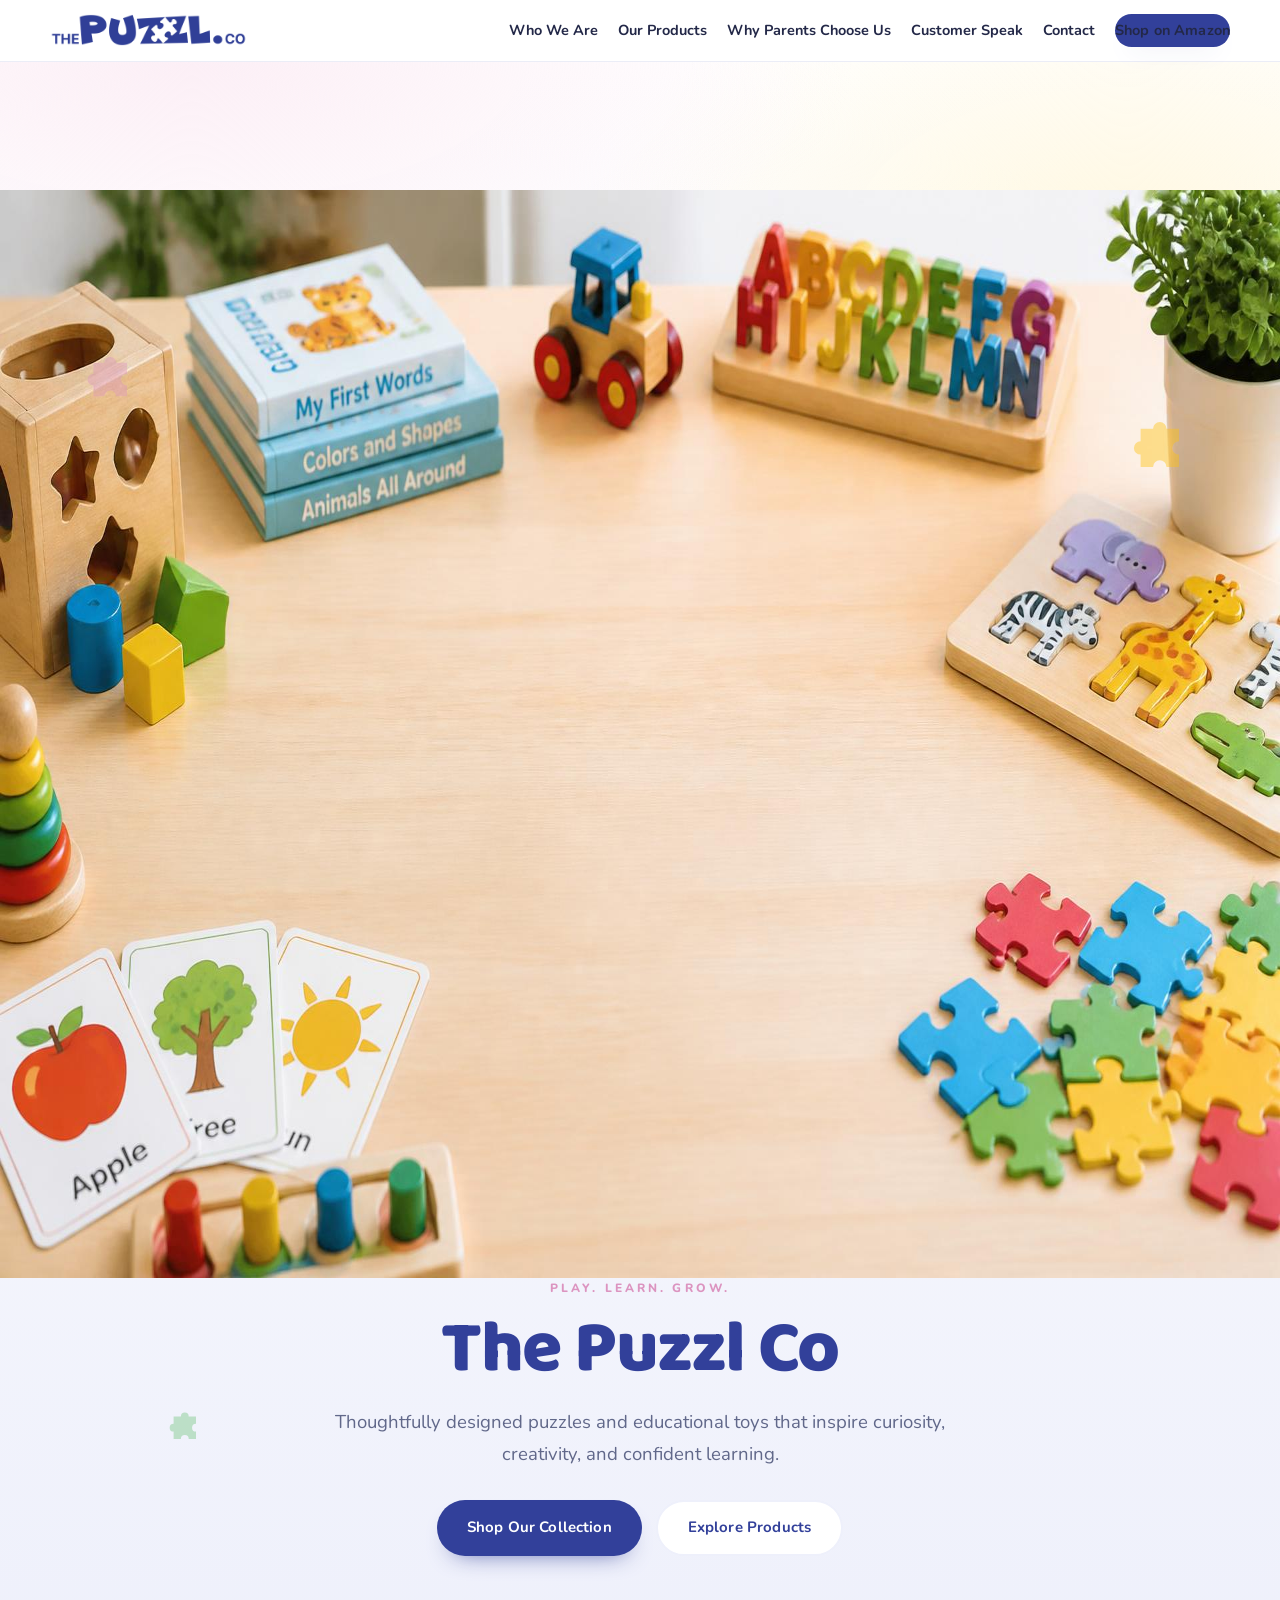
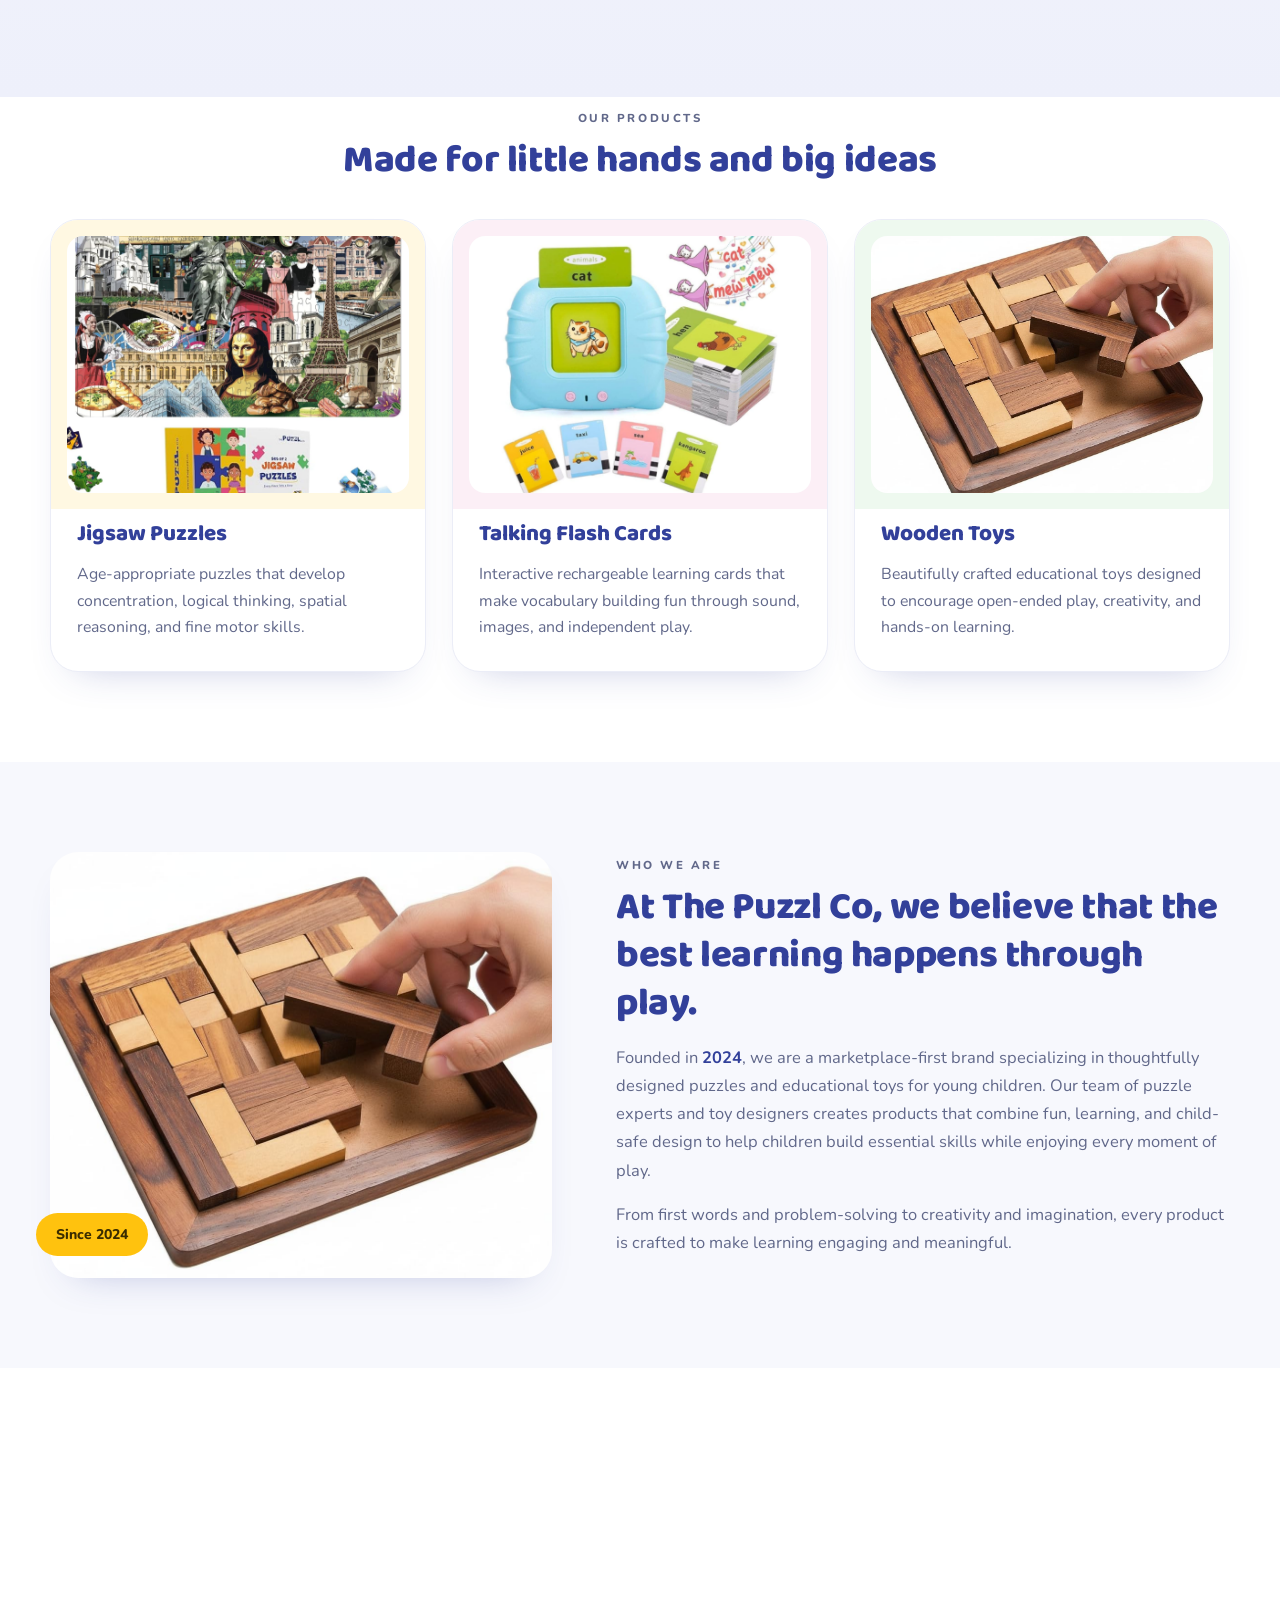
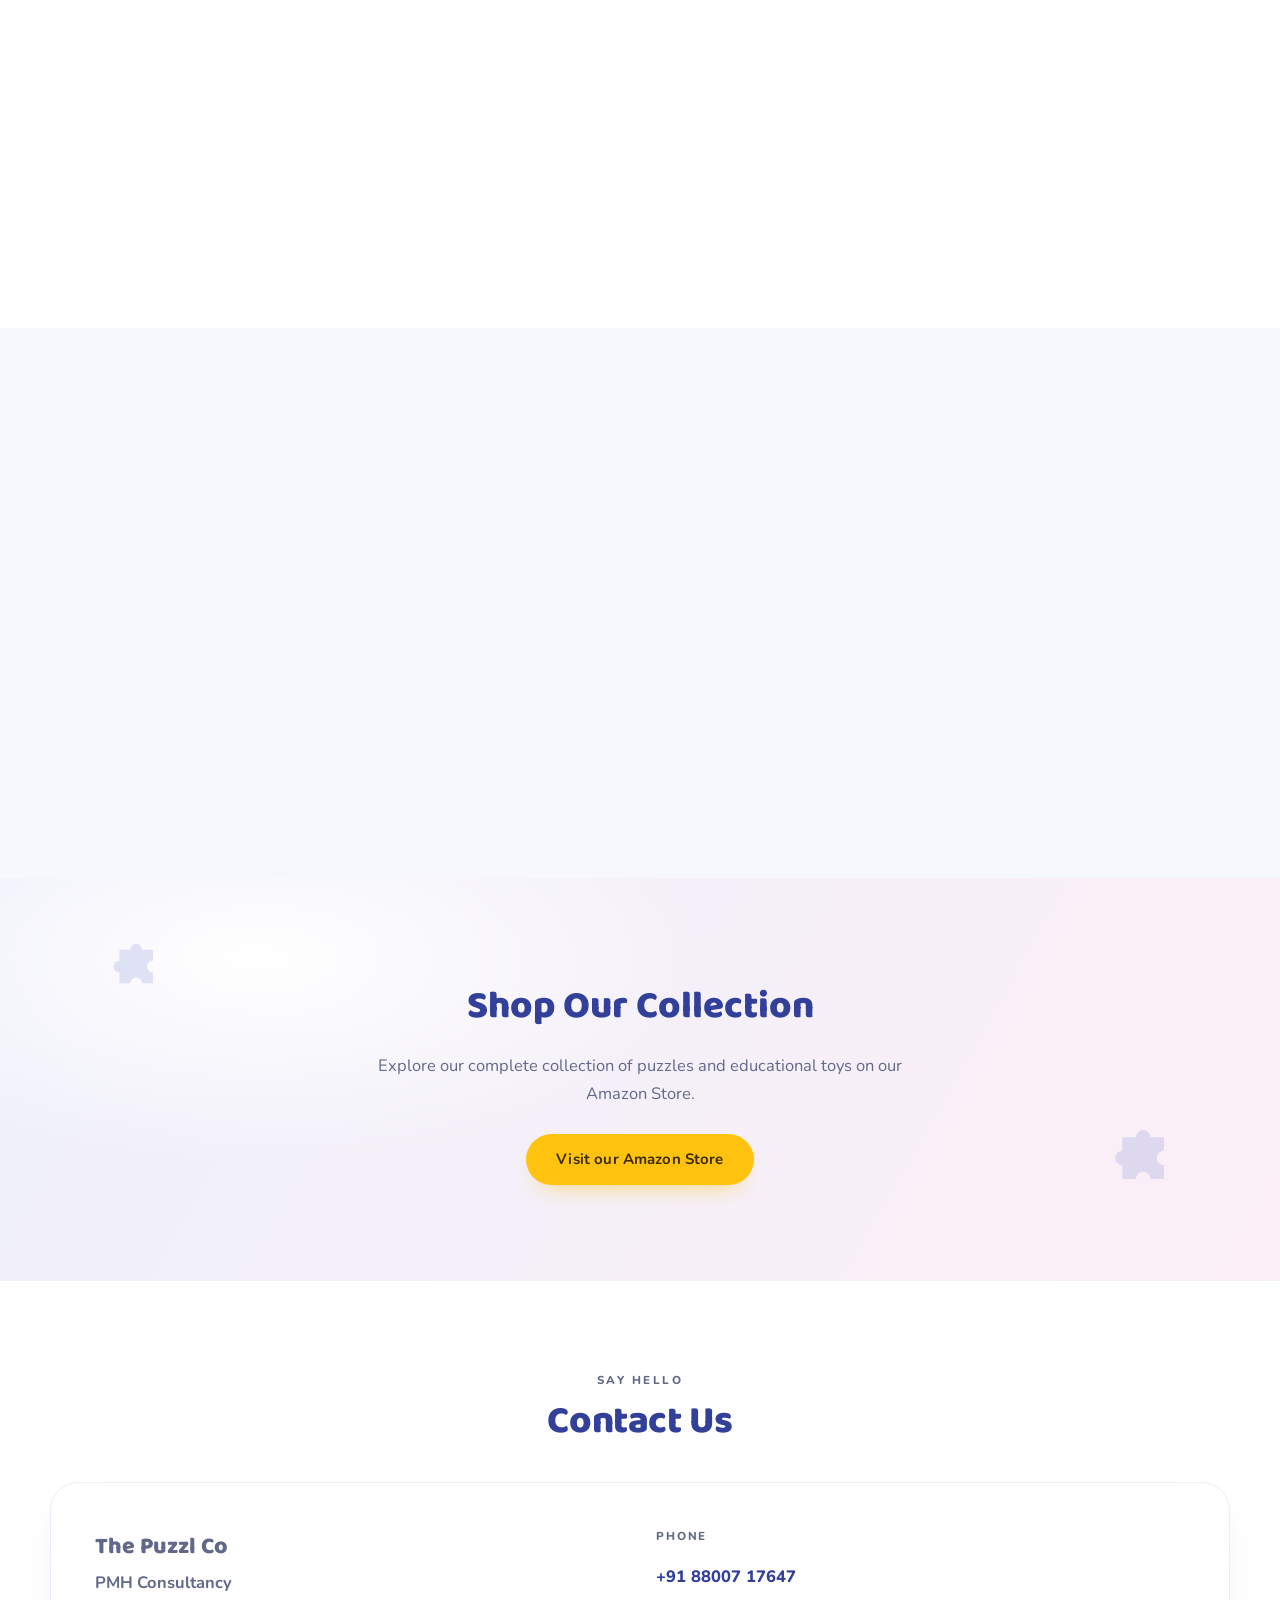
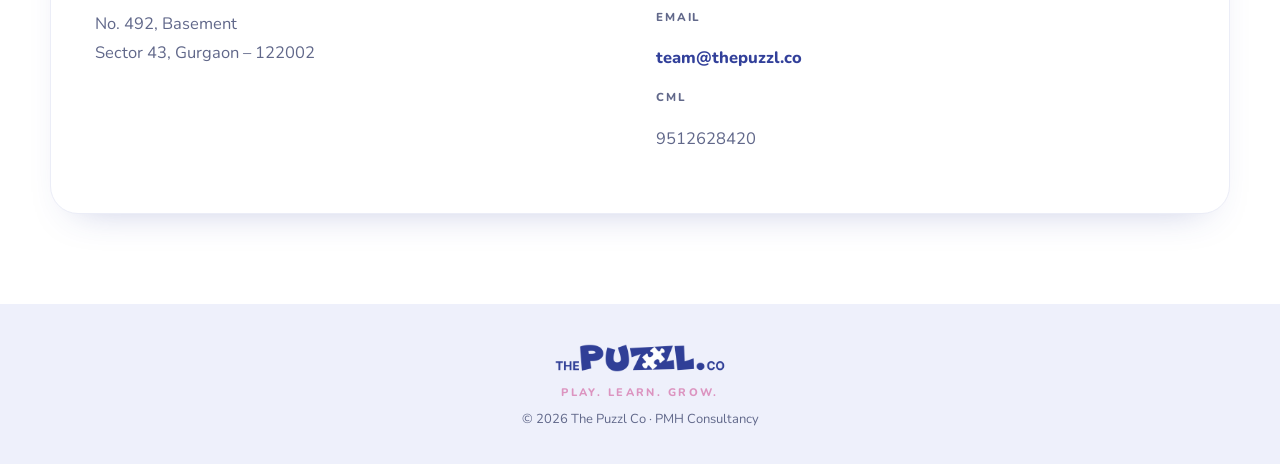
==== commit 9e88353f: "Changes Co-authored-by: MakarandMane <5538863+MakarandMane@users.noreply.github.com>" ====
--- a/public/site/index.html
+++ b/public/site/index.html
@@ -56,6 +56,8 @@
     <main>
       <!-- HERO -->
       <section class="hero">
+        <img class="hero-bg" src="assets/hero.jpg" alt="" width="1920" height="1088" aria-hidden="true" />
+        <span class="hero-overlay" aria-hidden="true"></span>
         <span class="piece piece-1" aria-hidden="true"></span>
         <span class="piece piece-2" aria-hidden="true"></span>
         <span class="piece piece-3" aria-hidden="true"></span>
@@ -71,7 +73,9 @@
             <a class="btn btn-ghost" href="#products">Explore Products</a>
           </div>
         </div>
-      </section>
+        <span class="hero-curve" aria-hidden="true"></span>
+      </section>
+
 
       <!-- PRODUCTS (overlapping card row) -->
       <section class="section products-section" id="products">
--- a/public/site/styles.css
+++ b/public/site/styles.css
@@ -329,6 +329,13 @@
 .reveal.is-visible { opacity: 1; transform: none; }
 
 /* ---------- Responsive ---------- */
+@media (max-width: 1240px) {
+  .nav { gap: 14px; }
+  .nav a { font-size: 13.5px; }
+  .btn-nav { padding: 9px 16px; }
+  .wrap { width: min(1180px, 100% - 36px); }
+}
+
 @media (max-width: 900px) {
   .about-grid { grid-template-columns: 1fr; }
   .products-section { margin-top: -48px; }
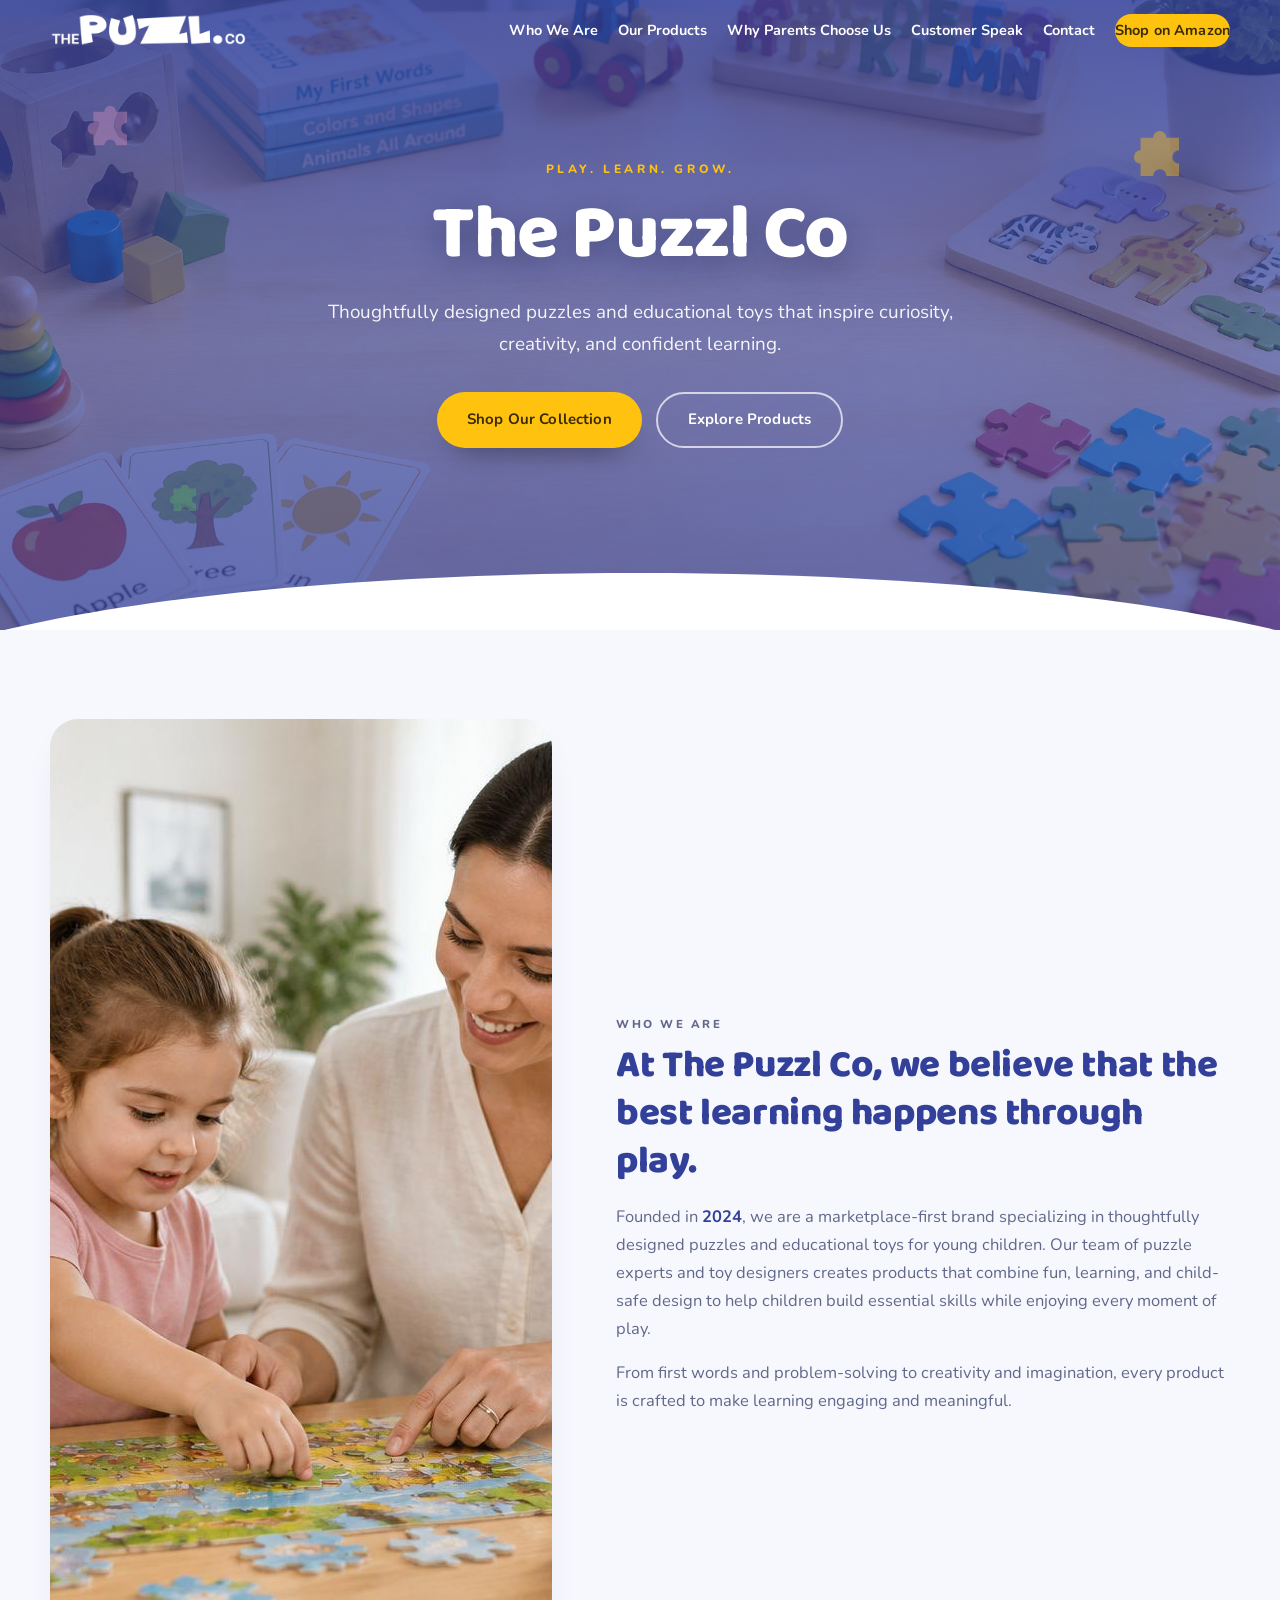
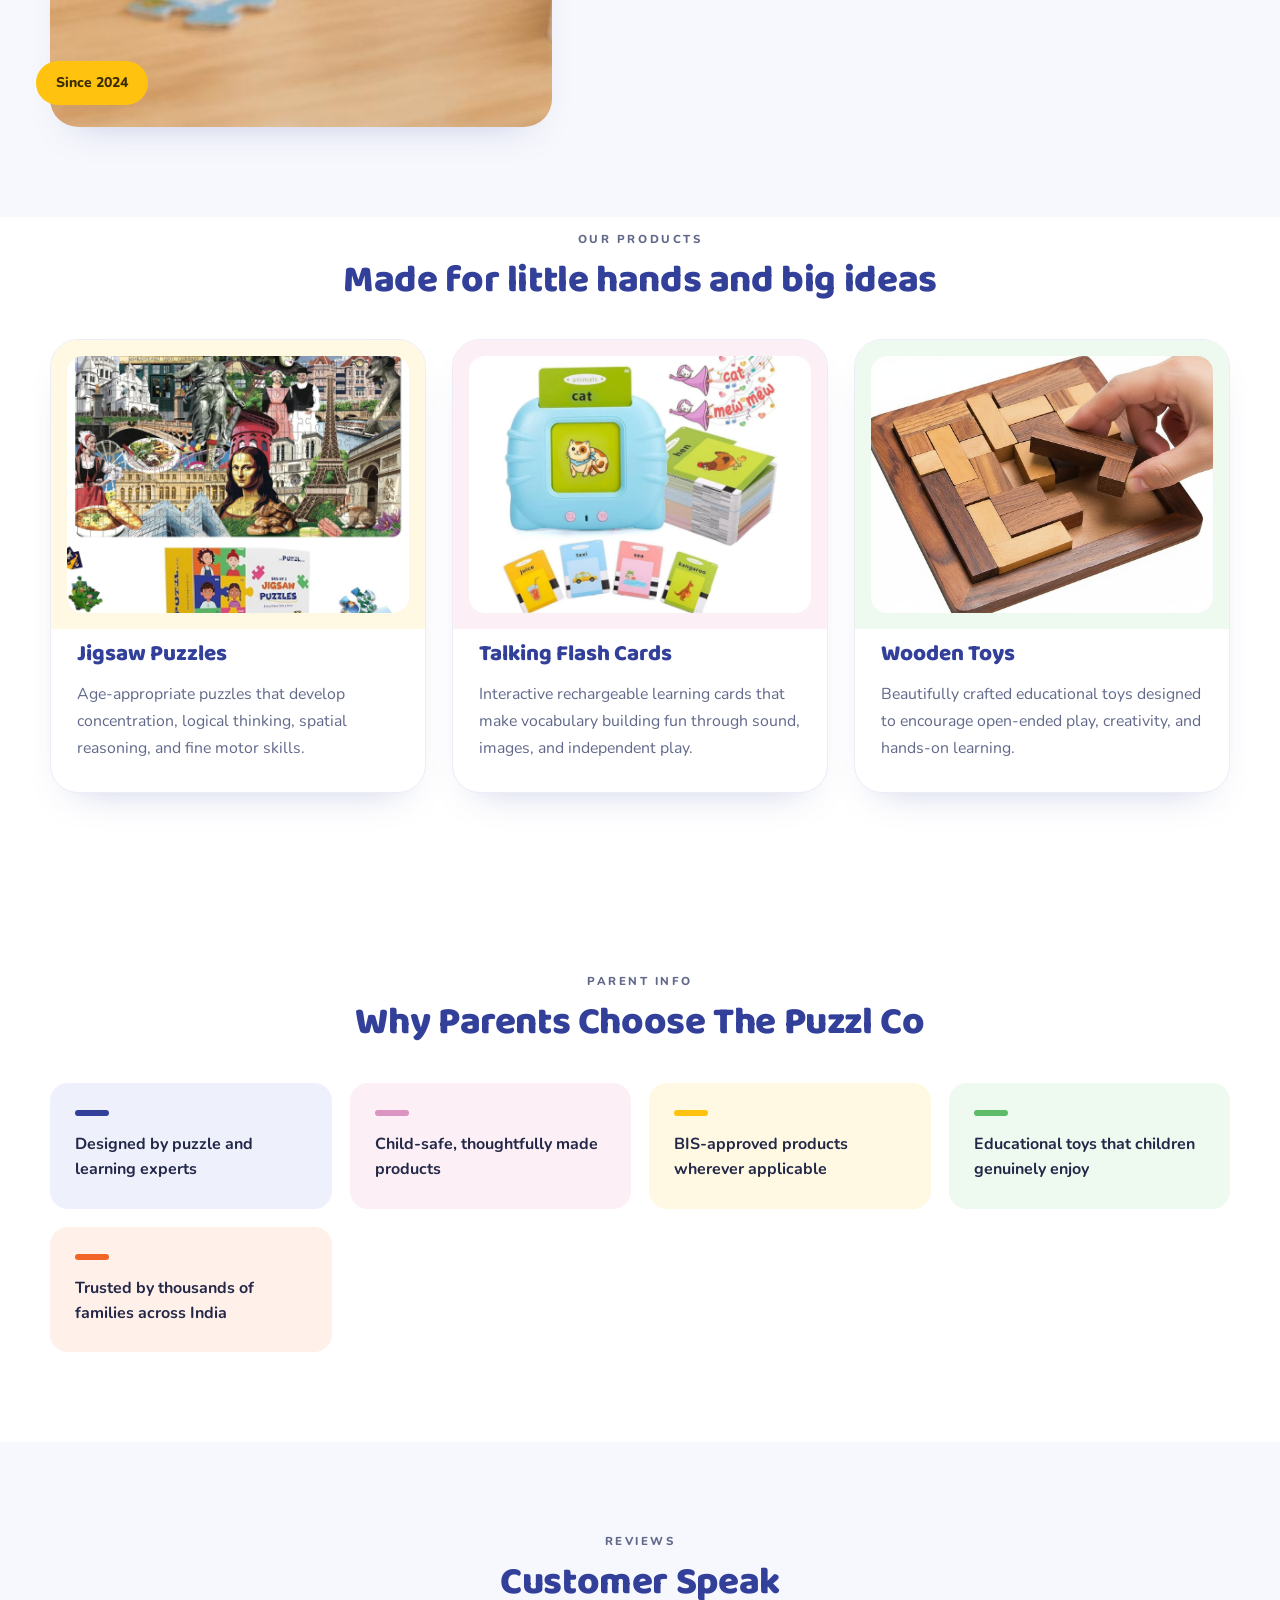
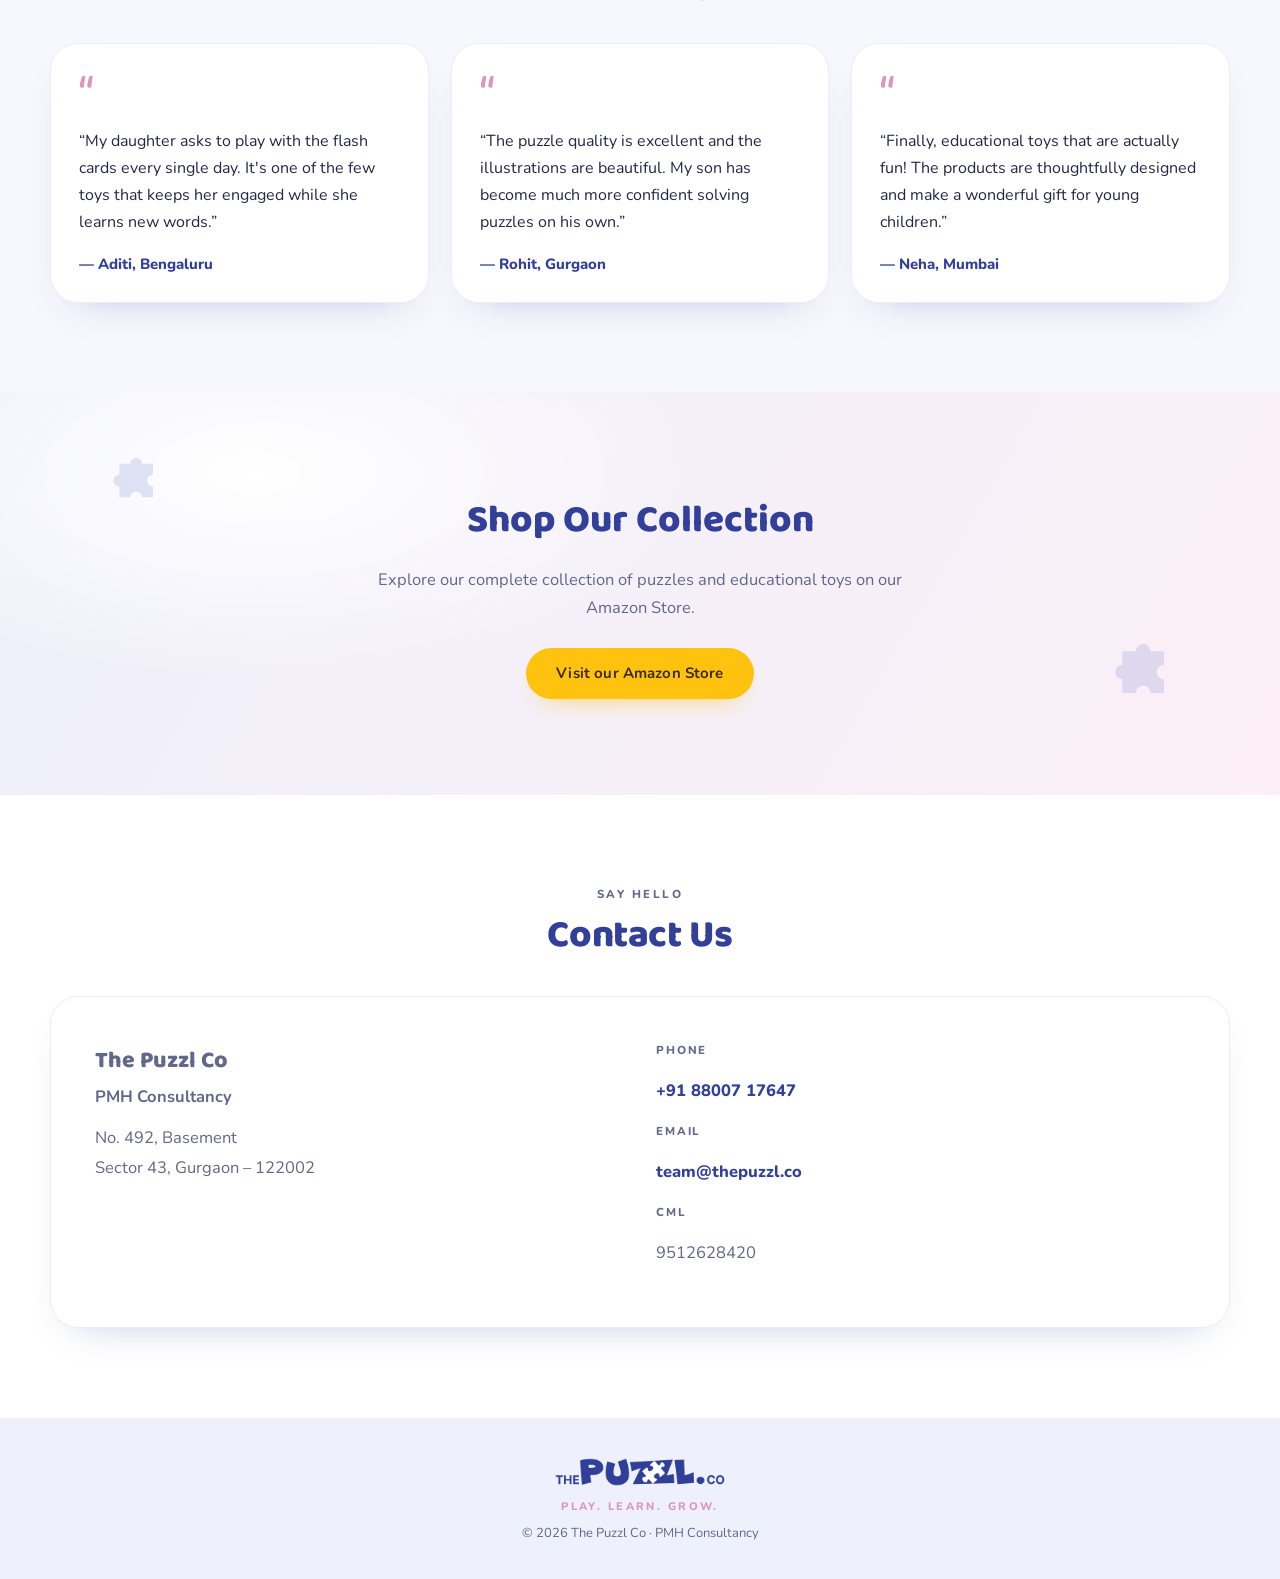
==== commit 42e48e25: "Changes Co-authored-by: MakarandMane <5538863+MakarandMane@users.noreply.github.com>" ====
--- a/public/site/index.html
+++ b/public/site/index.html
@@ -77,74 +77,11 @@
       </section>
 
 
-      <!-- PRODUCTS (overlapping card row) -->
-      <section class="section products-section" id="products">
-        <div class="wrap">
-          <div class="reveal section-head">
-            <p class="kicker">Our Products</p>
-            <h2 class="section-title center">Made for little hands and big ideas</h2>
-          </div>
-
-          <div class="product-grid">
-            <article class="card product-card reveal">
-              <div class="card-media tint-yellow">
-                <img
-                  src="assets/puzzles.jpg"
-                  alt="A set of two jigsaw puzzles featuring various iconic landmarks and cultural symbols of Paris, including the Eiffel Tower, the Louvre Pyramid, and the Mona Lisa."
-                  loading="lazy"
-                />
-              </div>
-              <div class="card-body">
-                <h3>Jigsaw Puzzles</h3>
-                <p>
-                  Age-appropriate puzzles that develop concentration, logical thinking,
-                  spatial reasoning, and fine motor skills.
-                </p>
-              </div>
-            </article>
-
-            <article class="card product-card reveal">
-              <div class="card-media tint-orchid">
-                <img
-                  src="assets/flashcards.jpg"
-                  alt="Educational toy set with a card reader, a stack of flashcards, and individual cards showing juice, taxi, sea, and kangaroo."
-                  loading="lazy"
-                />
-              </div>
-              <div class="card-body">
-                <h3>Talking Flash Cards</h3>
-                <p>
-                  Interactive rechargeable learning cards that make vocabulary building fun
-                  through sound, images, and independent play.
-                </p>
-              </div>
-            </article>
-
-            <article class="card product-card reveal">
-              <div class="card-media tint-emerald">
-                <img
-                  src="assets/wooden-toys.jpg"
-                  alt="A hand placing a wooden puzzle piece into a wooden board game."
-                  loading="lazy"
-                />
-              </div>
-              <div class="card-body">
-                <h3>Wooden Toys</h3>
-                <p>
-                  Beautifully crafted educational toys designed to encourage open-ended play,
-                  creativity, and hands-on learning.
-                </p>
-              </div>
-            </article>
-          </div>
-        </div>
-      </section>
-
       <!-- WHO WE ARE -->
       <section class="section section-soft" id="who-we-are">
         <div class="wrap about-grid">
           <div class="about-media reveal">
-            <img src="assets/wooden-toys.jpg" alt="A hand placing a wooden puzzle piece into a wooden board game." loading="lazy" />
+            <img src="assets/about.jpg" alt="A parent and young child assembling a colourful jigsaw puzzle together at a table with wooden toys and flash cards." loading="lazy" width="1200" height="1008" />
             <span class="about-badge">Since 2024</span>
           </div>
           <div class="about-copy reveal">
@@ -166,6 +103,70 @@
           </div>
         </div>
       </section>
+
+      <!-- PRODUCTS (overlapping card row) -->
+      <section class="section products-section" id="products">
+        <div class="wrap">
+          <div class="reveal section-head">
+            <p class="kicker">Our Products</p>
+            <h2 class="section-title center">Made for little hands and big ideas</h2>
+          </div>
+
+          <div class="product-grid">
+            <article class="card product-card reveal">
+              <div class="card-media tint-yellow">
+                <img
+                  src="assets/puzzles.jpg"
+                  alt="A set of two jigsaw puzzles featuring various iconic landmarks and cultural symbols of Paris, including the Eiffel Tower, the Louvre Pyramid, and the Mona Lisa."
+                  loading="lazy"
+                />
+              </div>
+              <div class="card-body">
+                <h3>Jigsaw Puzzles</h3>
+                <p>
+                  Age-appropriate puzzles that develop concentration, logical thinking,
+                  spatial reasoning, and fine motor skills.
+                </p>
+              </div>
+            </article>
+
+            <article class="card product-card reveal">
+              <div class="card-media tint-orchid">
+                <img
+                  src="assets/flashcards.jpg"
+                  alt="Educational toy set with a card reader, a stack of flashcards, and individual cards showing juice, taxi, sea, and kangaroo."
+                  loading="lazy"
+                />
+              </div>
+              <div class="card-body">
+                <h3>Talking Flash Cards</h3>
+                <p>
+                  Interactive rechargeable learning cards that make vocabulary building fun
+                  through sound, images, and independent play.
+                </p>
+              </div>
+            </article>
+
+            <article class="card product-card reveal">
+              <div class="card-media tint-emerald">
+                <img
+                  src="assets/wooden-toys.jpg"
+                  alt="A hand placing a wooden puzzle piece into a wooden board game."
+                  loading="lazy"
+                />
+              </div>
+              <div class="card-body">
+                <h3>Wooden Toys</h3>
+                <p>
+                  Beautifully crafted educational toys designed to encourage open-ended play,
+                  creativity, and hands-on learning.
+                </p>
+              </div>
+            </article>
+          </div>
+        </div>
+      </section>
+
 
       <!-- WHY US -->
       <section class="section" id="why-us">
--- a/public/site/styles.css
+++ b/public/site/styles.css
@@ -31,6 +31,8 @@
   --shadow: 0 18px 40px -26px rgba(50, 64, 154, 0.35);
   --shadow-lg: 0 26px 60px -30px rgba(50, 64, 154, 0.4);
 
+  --header-h: 72px;
+
   --font-display: "Baloo 2", "Trebuchet MS", sans-serif;
   --font-body: "Nunito", system-ui, -apple-system, sans-serif;
 }
@@ -72,12 +74,21 @@
 /* ---------- Header ---------- */
 .site-header {
   position: sticky; top: 0; z-index: 50;
-  background: rgba(255, 255, 255, 0.92);
+  background: transparent;
+  border-bottom: 1px solid transparent;
+  transition: background 0.3s ease, box-shadow 0.3s ease, border-color 0.3s ease;
+}
+.site-header.is-stuck {
+  background: rgba(255, 255, 255, 0.94);
   backdrop-filter: blur(12px);
-  border-bottom: 1px solid var(--border);
-  transition: box-shadow 0.25s ease;
-}
-.site-header.is-stuck { box-shadow: 0 10px 30px -26px rgba(50, 64, 154, 0.6); }
+  border-bottom-color: var(--border);
+  box-shadow: 0 10px 30px -26px rgba(50, 64, 154, 0.6);
+}
+.site-header:not(.is-stuck) .brand img { filter: brightness(0) invert(1); }
+.site-header:not(.is-stuck) .nav a:not(.btn) { color: #fff; }
+.site-header:not(.is-stuck) .nav a:not(.btn):hover { color: var(--yellow); }
+.site-header:not(.is-stuck) .btn-nav { background: var(--yellow); color: #3a2c00; }
+.site-header:not(.is-stuck) .nav-toggle .bar { background: #fff; }
 .header-inner {
   display: flex; flex-wrap: nowrap; align-items: center; justify-content: space-between;
   gap: 20px; padding: 14px 0;
@@ -149,28 +160,46 @@
 
 /* ---------- Hero ---------- */
 .hero {
-  position: relative; overflow: hidden;
-  padding: clamp(72px, 10vw, 132px) 0 clamp(96px, 11vw, 150px);
+  position: relative; overflow: hidden; isolation: isolate;
+  min-height: 640px;
+  display: flex; align-items: center;
+  padding: clamp(96px, 9vw, 120px) 0 clamp(110px, 10vw, 140px);
+  margin-top: calc(-1 * var(--header-h));
+}
+.hero-bg {
+  position: absolute; inset: 0; width: 100%; height: 100%;
+  object-fit: cover; object-position: center; z-index: -2;
+}
+.hero-overlay {
+  position: absolute; inset: 0; z-index: -1;
   background:
-    radial-gradient(1100px 460px at 15% 0%, var(--orchid-tint) 0%, transparent 60%),
-    radial-gradient(900px 460px at 88% 10%, var(--yellow-tint) 0%, transparent 60%),
-    linear-gradient(180deg, #ffffff 0%, var(--blue-tint) 100%);
-}
-.hero-inner { position: relative; text-align: center; }
+    linear-gradient(180deg, rgba(50, 64, 154, 0.86) 0%, rgba(50, 64, 154, 0.66) 55%, rgba(50, 64, 154, 0.74) 100%);
+}
+.hero-curve {
+  position: absolute; left: 0; right: 0; bottom: -1px; height: clamp(48px, 6vw, 88px);
+  background: var(--white);
+  -webkit-mask: url("data:image/svg+xml;utf8,<svg xmlns='http://www.w3.org/2000/svg' viewBox='0 0 1440 100' preserveAspectRatio='none'><path d='M0 100 C 360 0 1080 0 1440 100 Z' fill='black'/></svg>") bottom/100% 100% no-repeat;
+  mask: url("data:image/svg+xml;utf8,<svg xmlns='http://www.w3.org/2000/svg' viewBox='0 0 1440 100' preserveAspectRatio='none'><path d='M0 100 C 360 0 1080 0 1440 100 Z' fill='black'/></svg>") bottom/100% 100% no-repeat;
+}
+.hero-inner { position: relative; text-align: center; width: min(1180px, 100% - 48px); }
 .eyebrow {
-  font-family: var(--font-body); font-weight: 800; letter-spacing: 0.26em;
-  text-transform: uppercase; font-size: 12px; color: var(--orchid); margin: 0 0 14px;
+  font-family: var(--font-body); font-weight: 800; letter-spacing: 0.3em;
+  text-transform: uppercase; font-size: 12px; color: var(--yellow); margin: 0 0 16px;
 }
 .hero h1 {
   font-family: var(--font-display); font-weight: 800;
-  font-size: clamp(2.7rem, 6.4vw, 4.6rem); line-height: 1.05; margin: 0;
-  color: var(--blue); letter-spacing: -0.02em;
+  font-size: clamp(2.7rem, 6.6vw, 4.8rem); line-height: 1.05; margin: 0;
+  color: #fff; letter-spacing: -0.02em; text-shadow: 0 8px 30px rgba(20, 26, 70, 0.35);
 }
 .lede {
-  max-width: 640px; margin: 18px auto 0; font-size: clamp(1.02rem, 1.6vw, 1.16rem);
-  color: var(--muted);
-}
-.hero-actions { display: flex; flex-wrap: wrap; gap: 14px; justify-content: center; margin-top: 30px; }
+  max-width: 660px; margin: 20px auto 0; font-size: clamp(1.02rem, 1.6vw, 1.18rem);
+  color: rgba(255, 255, 255, 0.92);
+}
+.hero-actions { display: flex; flex-wrap: wrap; gap: 14px; justify-content: center; margin-top: 32px; }
+.hero-actions .btn-primary { background: var(--yellow); color: #3a2c00; box-shadow: 0 16px 30px -18px rgba(0, 0, 0, 0.55); }
+.hero-actions .btn-primary:hover { background: #ffcf3d; }
+.hero-actions .btn-ghost { background: transparent; color: #fff; border: 2px solid rgba(255, 255, 255, 0.7); }
+.hero-actions .btn-ghost:hover { background: rgba(255, 255, 255, 0.14); border-color: #fff; }
 
 /* ---------- Sections ---------- */
 .section { padding: clamp(60px, 7vw, 96px) 0; }
@@ -194,7 +223,7 @@
 .section p strong { color: var(--blue); }
 
 /* ---------- Products (overlapping card row) ---------- */
-.products-section { padding-top: 0; margin-top: clamp(-80px, -6vw, -60px); position: relative; z-index: 2; }
+.products-section { padding-top: 0; margin-top: clamp(-90px, -6vw, -60px); position: relative; z-index: 2; }
 .products-section .section-head { padding-top: clamp(60px, 7vw, 90px); }
 
 .product-grid {
@@ -337,6 +366,10 @@
 }
 
 @media (max-width: 900px) {
+  .hero { min-height: 64vh; padding: 120px 0 130px; }
+  .hero-actions .btn { flex: 1 1 100%; }
+  .site-header:not(.is-stuck) .nav { background: var(--white); }
+  .site-header:not(.is-stuck) .nav a:not(.btn) { color: var(--ink); }
   .about-grid { grid-template-columns: 1fr; }
   .products-section { margin-top: -48px; }
 
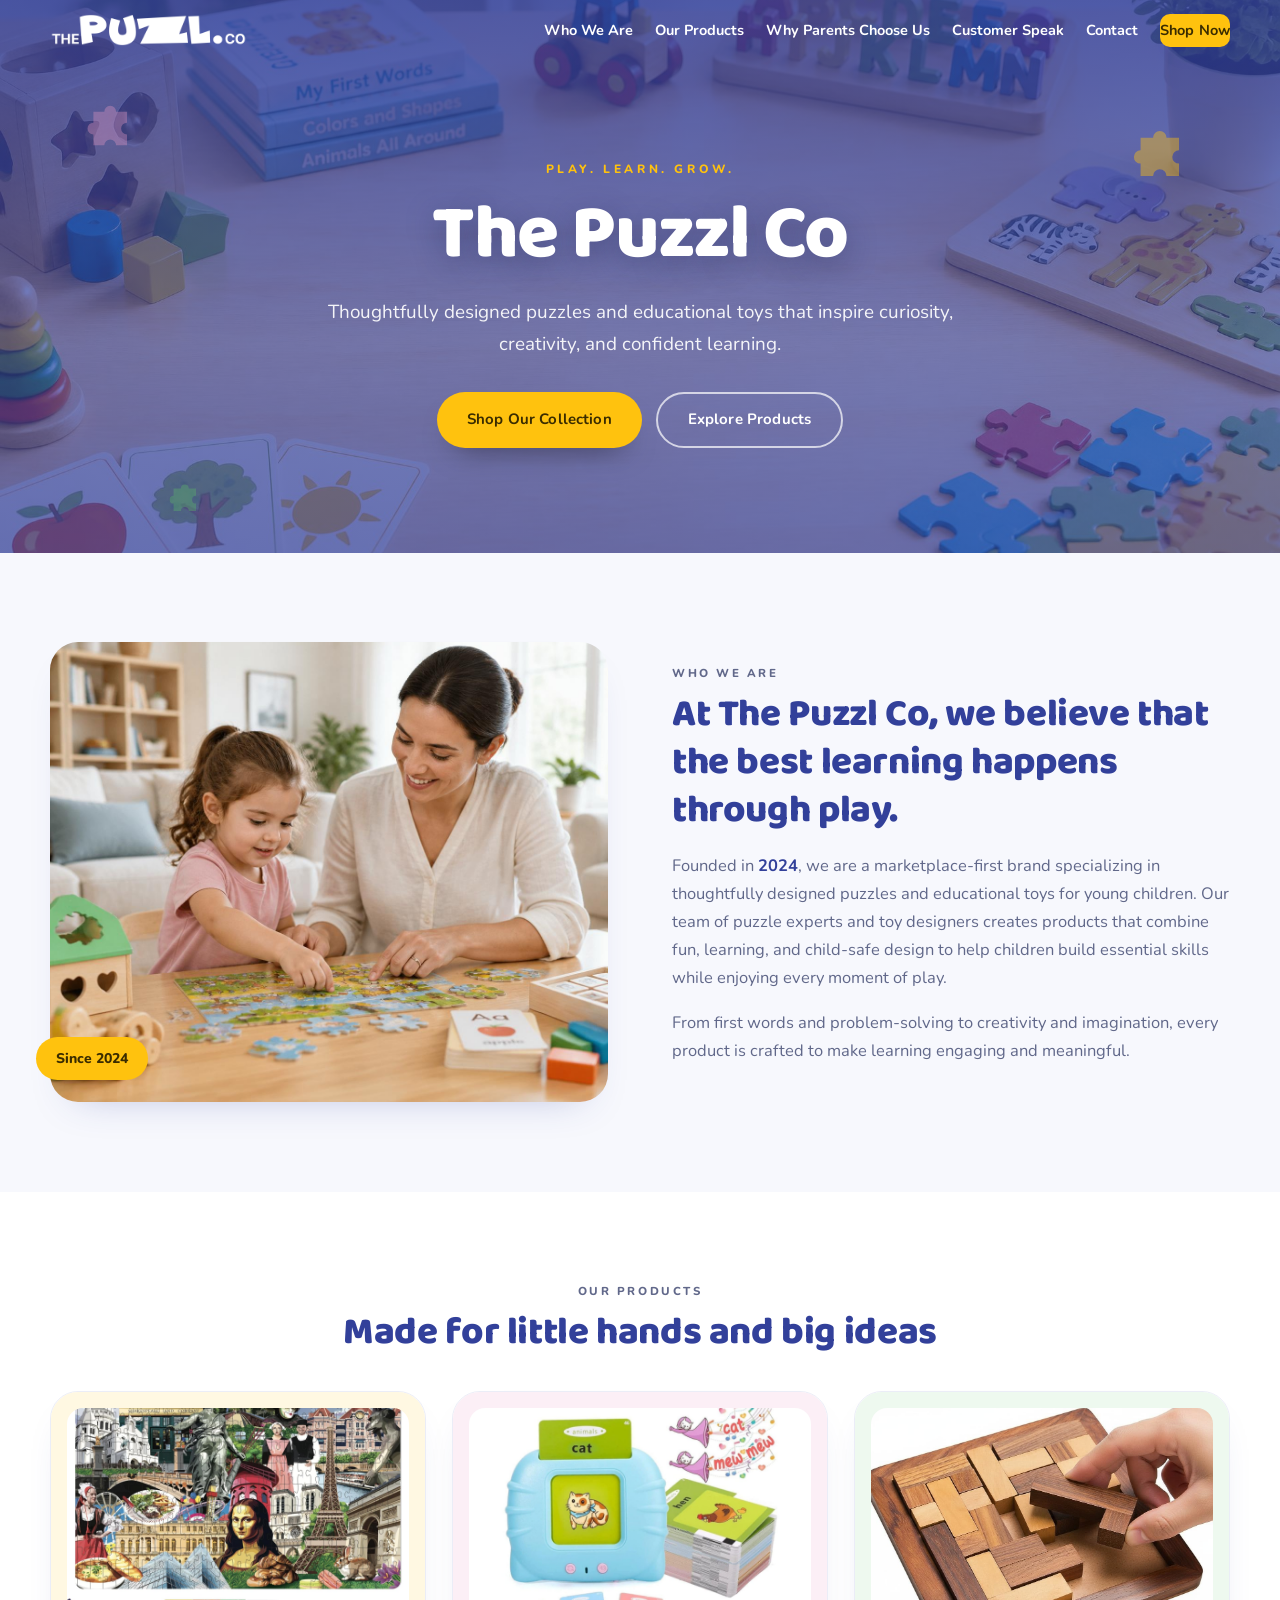
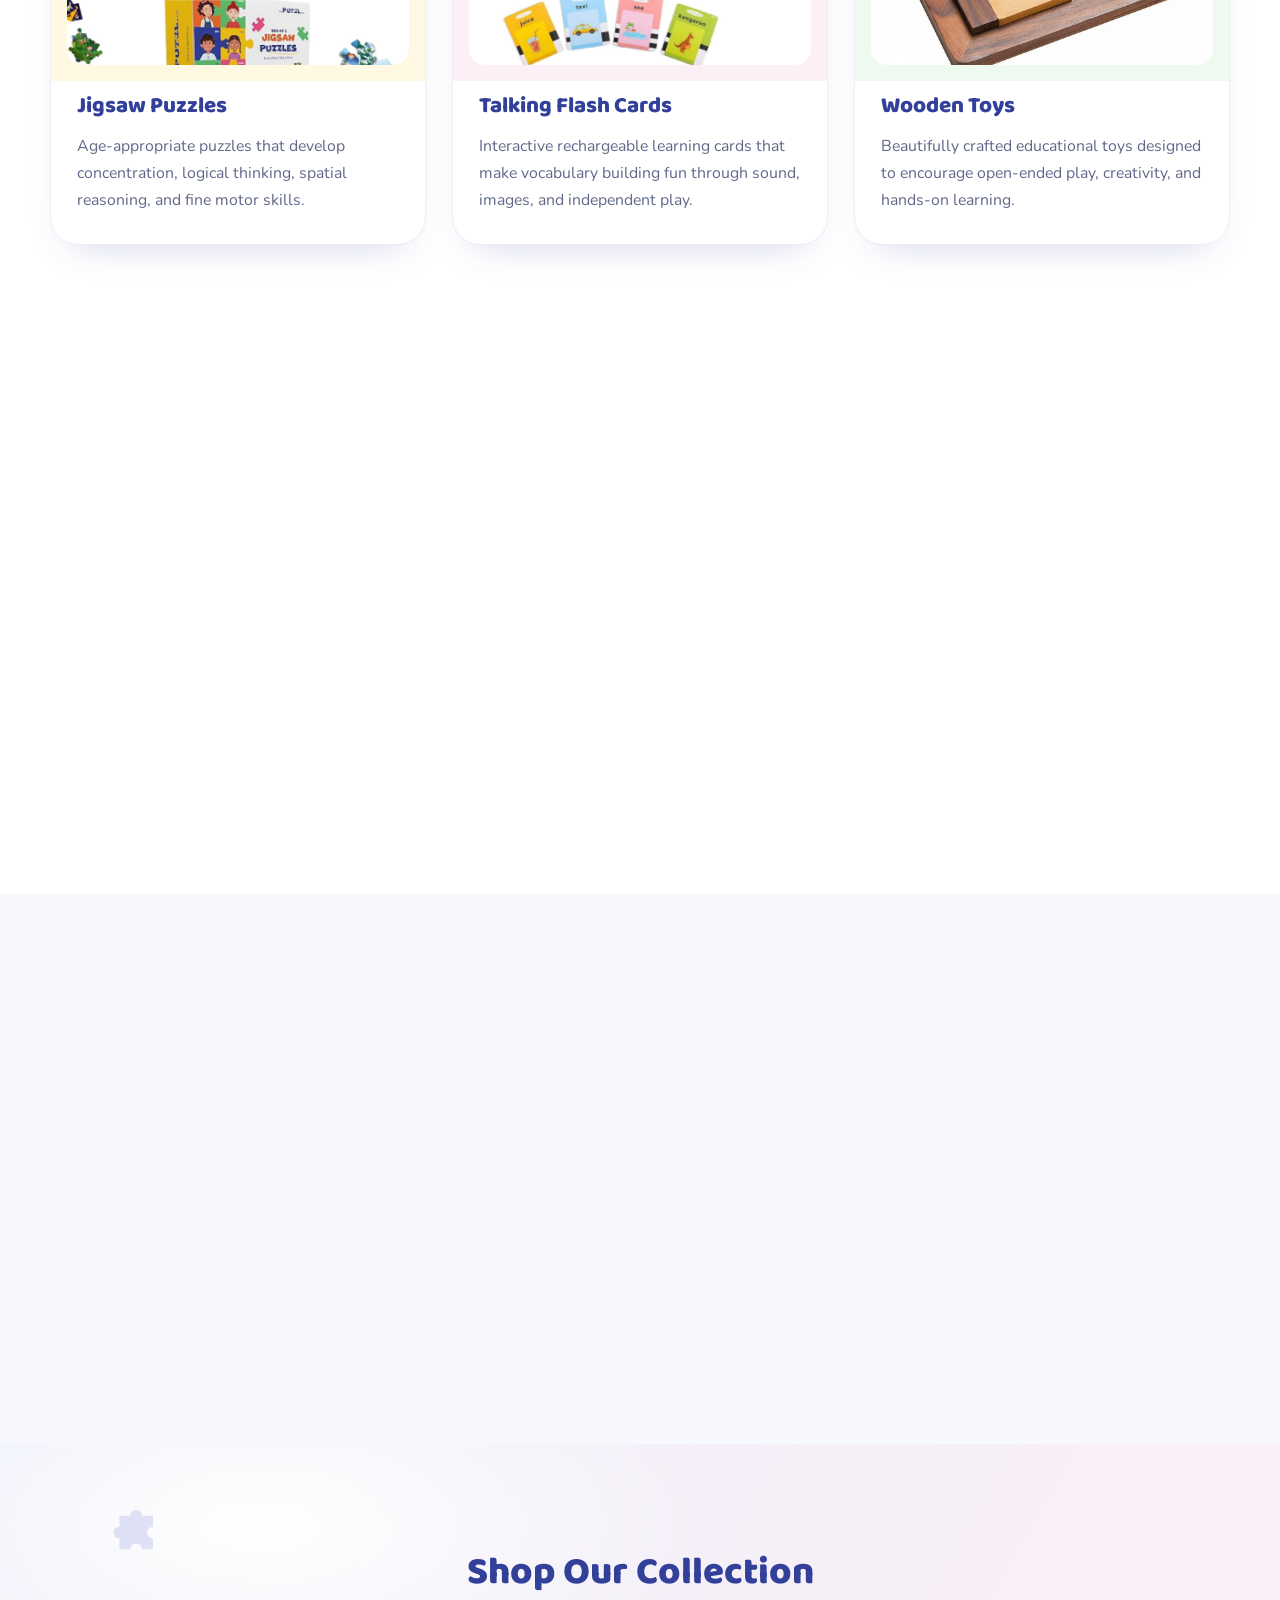
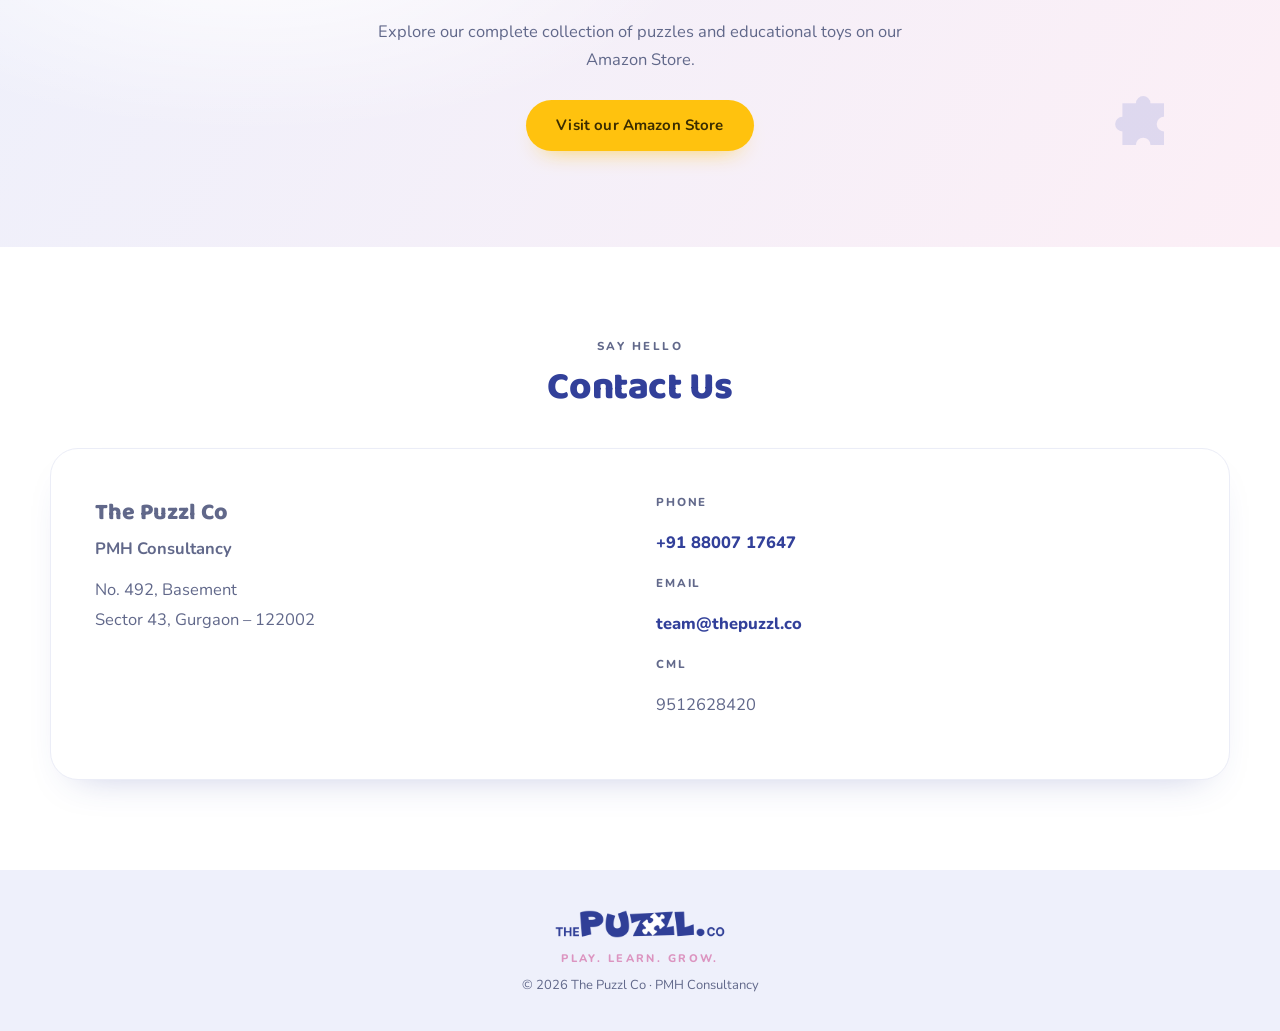
==== commit ef87e000: "Changes Co-authored-by: MakarandMane <5538863+MakarandMane@users.noreply.github.com>" ====
--- a/public/site/index.html
+++ b/public/site/index.html
@@ -44,7 +44,7 @@
           <a href="#why-us">Why Parents Choose Us</a>
           <a href="#customer-speak">Customer Speak</a>
           <a href="#contact">Contact</a>
-          <a class="btn btn-primary btn-nav js-amazon" href="#shop">Shop on Amazon</a>
+          <a class="btn btn-primary btn-nav js-amazon" href="#shop">Shop Now</a>
         </nav>
         <button class="nav-toggle" id="navToggle" aria-expanded="false" aria-controls="nav">
           <span class="bar"></span><span class="bar"></span><span class="bar"></span>
--- a/public/site/styles.css
+++ b/public/site/styles.css
@@ -95,7 +95,7 @@
 }
 .brand img { height: 32px; width: auto; }
 
-.nav { display: flex; align-items: center; gap: 20px; flex-wrap: nowrap; }
+.nav { display: flex; align-items: center; gap: 22px; flex-wrap: nowrap; min-width: 0; }
 .nav a {
   font-weight: 700; font-size: 14.5px; color: var(--ink); white-space: nowrap;
   position: relative; padding: 4px 0; text-decoration: none;
@@ -133,7 +133,7 @@
 .btn:hover { text-decoration: none; transform: translateY(-2px); }
 .btn-primary { background: var(--blue); color: #fff; box-shadow: 0 12px 24px -16px rgba(50, 64, 154, 0.9); }
 .btn-primary:hover { background: var(--blue-dark); }
-.btn-nav { padding: 10px 20px; font-size: 14px; }
+.btn-nav { padding: 10px 22px; font-size: 14px; border-radius: 10px; }
 .btn-ghost { background: var(--white); color: var(--blue); border: 2px solid var(--blue-tint); }
 .btn-ghost:hover { border-color: var(--blue-light); }
 .btn-amazon { background: var(--yellow); color: #3a2c00; box-shadow: 0 12px 24px -16px rgba(255, 194, 14, 0.9); }
@@ -177,7 +177,7 @@
 }
 .hero-curve {
   position: absolute; left: 0; right: 0; bottom: -1px; height: clamp(48px, 6vw, 88px);
-  background: var(--white);
+  background: var(--bg-soft);
   -webkit-mask: url("data:image/svg+xml;utf8,<svg xmlns='http://www.w3.org/2000/svg' viewBox='0 0 1440 100' preserveAspectRatio='none'><path d='M0 100 C 360 0 1080 0 1440 100 Z' fill='black'/></svg>") bottom/100% 100% no-repeat;
   mask: url("data:image/svg+xml;utf8,<svg xmlns='http://www.w3.org/2000/svg' viewBox='0 0 1440 100' preserveAspectRatio='none'><path d='M0 100 C 360 0 1080 0 1440 100 Z' fill='black'/></svg>") bottom/100% 100% no-repeat;
 }
@@ -223,8 +223,9 @@
 .section p strong { color: var(--blue); }
 
 /* ---------- Products (overlapping card row) ---------- */
-.products-section { padding-top: 0; margin-top: clamp(-90px, -6vw, -60px); position: relative; z-index: 2; }
-.products-section .section-head { padding-top: clamp(60px, 7vw, 90px); }
+.products-section { position: relative; z-index: 2; }
+#who-we-are { padding-top: 0; margin-top: clamp(-90px, -6vw, -60px); position: relative; z-index: 2; }
+#who-we-are .about-grid { padding-top: clamp(60px, 7vw, 90px); }
 
 .product-grid {
   display: grid; grid-template-columns: repeat(auto-fit, minmax(270px, 1fr));
@@ -254,12 +255,12 @@
 
 /* ---------- About ---------- */
 .about-grid {
-  display: grid; grid-template-columns: 0.9fr 1.1fr; gap: clamp(28px, 5vw, 64px);
+  display: grid; grid-template-columns: 1fr 1fr; gap: clamp(28px, 5vw, 64px);
   align-items: center;
 }
 .about-media { position: relative; }
 .about-media img {
-  border-radius: var(--radius-lg); width: 100%; aspect-ratio: 4 / 3.4;
+  border-radius: var(--radius-lg); width: 100%; aspect-ratio: 4 / 3.2; max-height: 460px;
   object-fit: cover; box-shadow: var(--shadow);
 }
 .about-badge {
@@ -359,10 +360,16 @@
 
 /* ---------- Responsive ---------- */
 @media (max-width: 1240px) {
-  .nav { gap: 14px; }
+  .nav { gap: 16px; }
   .nav a { font-size: 13.5px; }
-  .btn-nav { padding: 9px 16px; }
+  .btn-nav { padding: 9px 18px; }
   .wrap { width: min(1180px, 100% - 36px); }
+}
+
+@media (max-width: 1080px) {
+  .nav { gap: 12px; }
+  .nav a { font-size: 13px; }
+  .btn-nav { padding: 9px 15px; font-size: 13px; }
 }
 
 @media (max-width: 900px) {
@@ -371,7 +378,7 @@
   .site-header:not(.is-stuck) .nav { background: var(--white); }
   .site-header:not(.is-stuck) .nav a:not(.btn) { color: var(--ink); }
   .about-grid { grid-template-columns: 1fr; }
-  .products-section { margin-top: -48px; }
+  #who-we-are { margin-top: -48px; }
 
   .nav-toggle { display: flex; }
   .nav {
@@ -384,6 +391,11 @@
   .nav a { padding: 13px 0; border-bottom: 1px solid var(--border); }
   .nav a:not(.btn)::after { display: none; }
   .nav .btn-nav { margin-top: 14px; border-bottom: 0; }
+  /* inside the white dropdown the CTA must stay brand blue, not the hero yellow */
+  .site-header .btn-nav,
+  .site-header:not(.is-stuck) .btn-nav { background: var(--blue); color: #fff; }
+  .site-header .btn-nav:hover,
+  .site-header:not(.is-stuck) .btn-nav:hover { background: var(--blue-dark); }
 }
 
 @media (prefers-reduced-motion: reduce) {
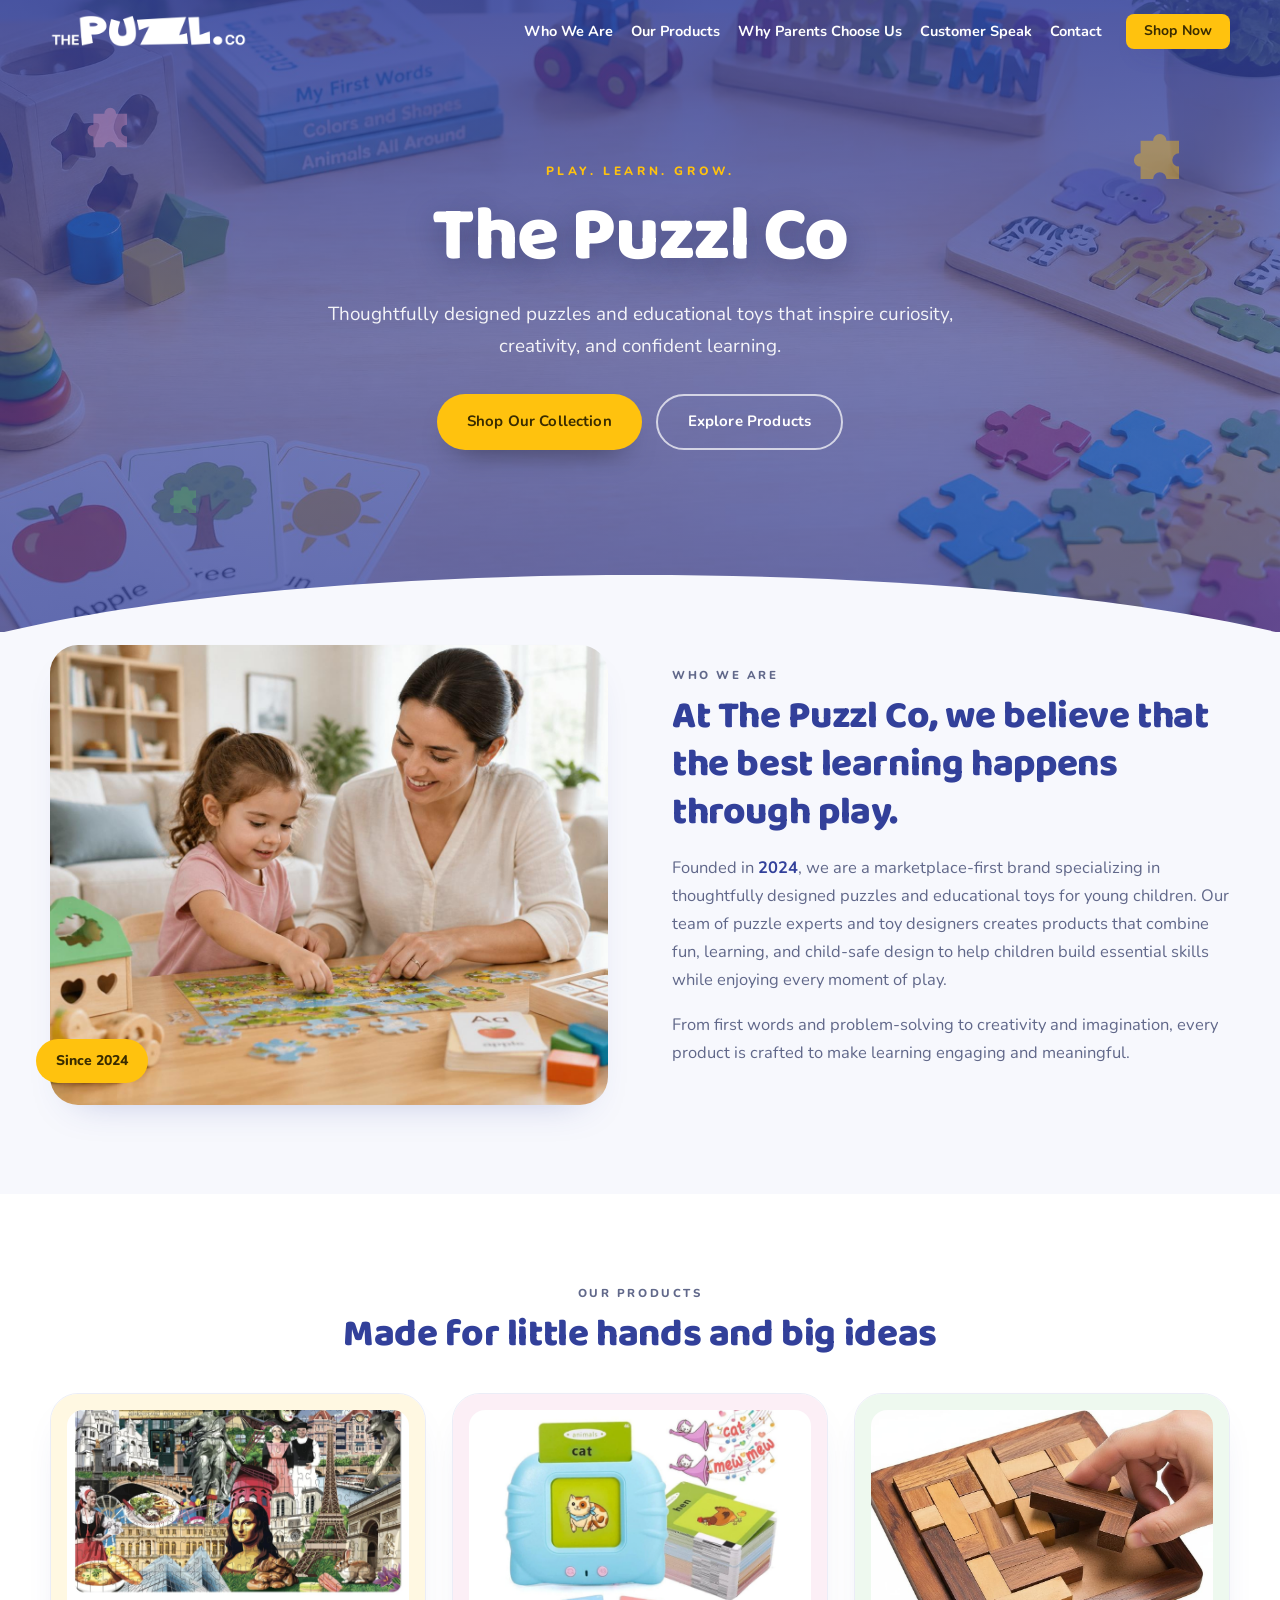
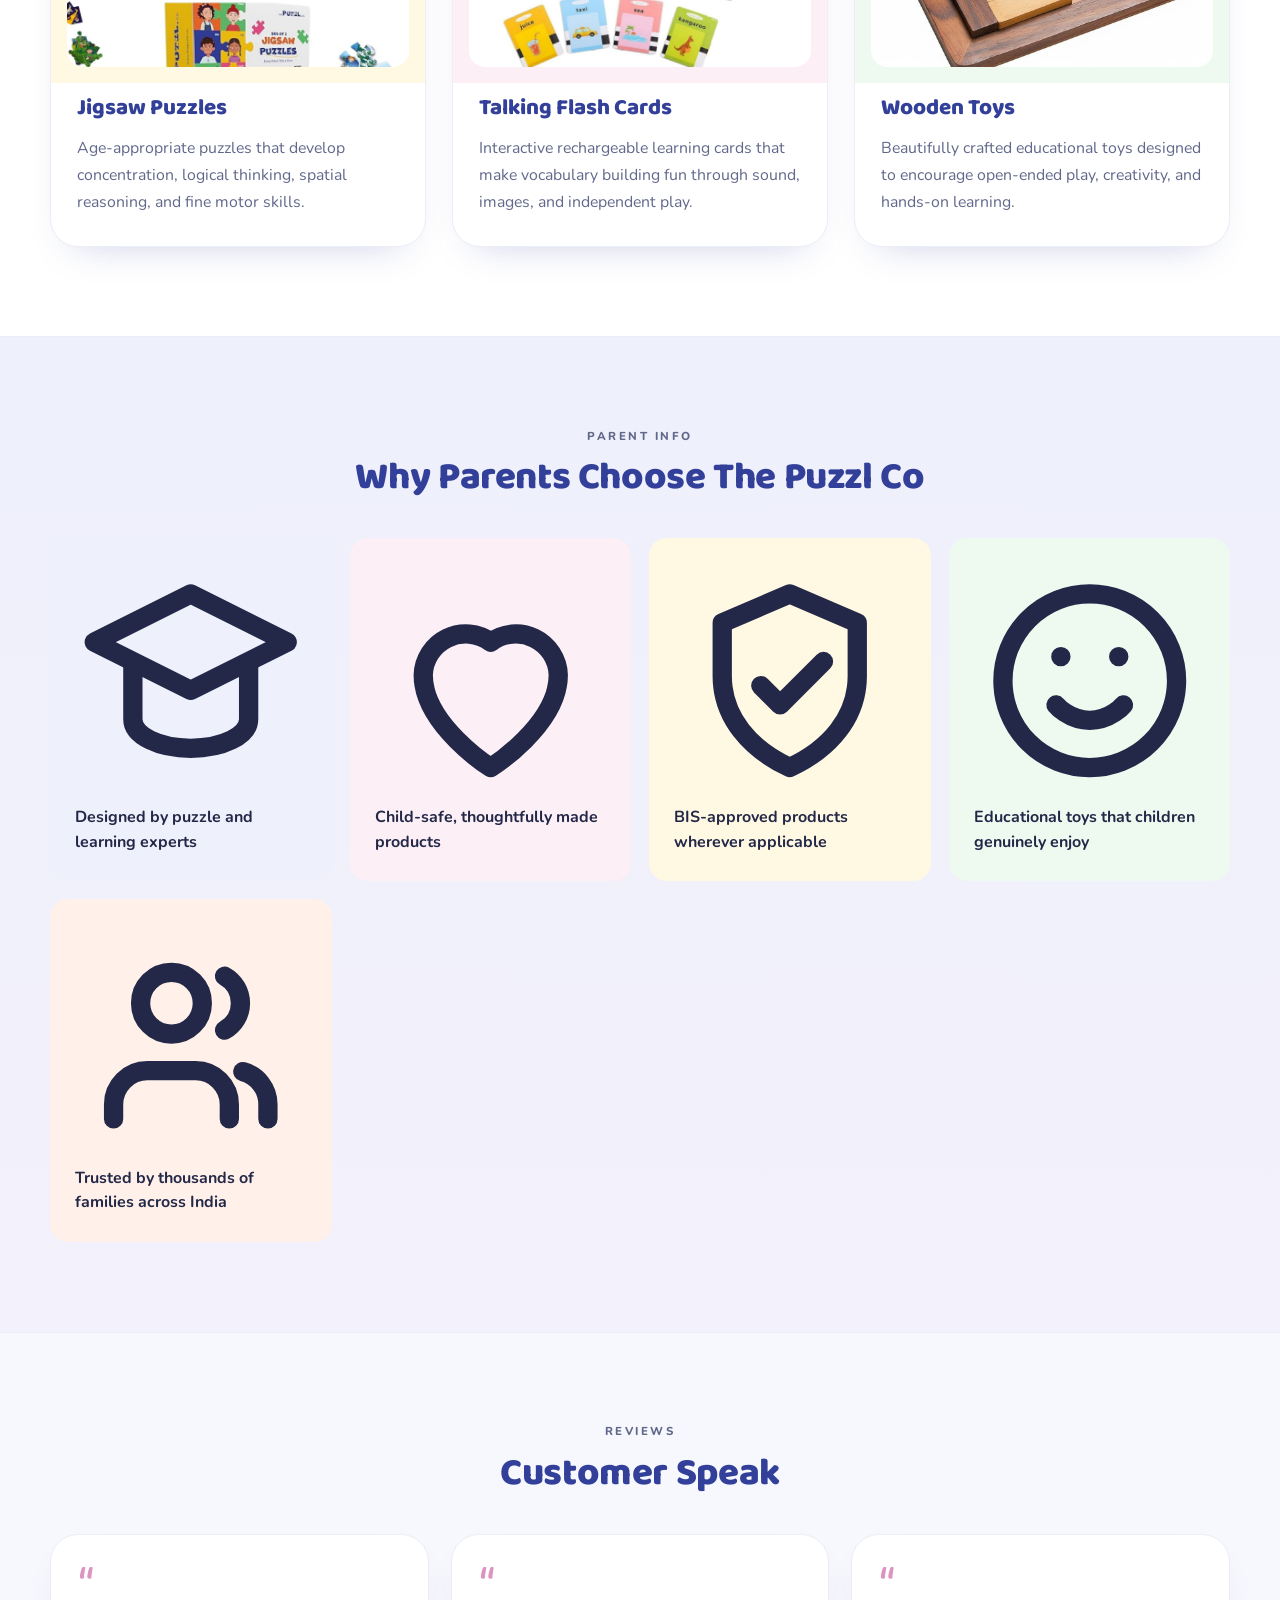
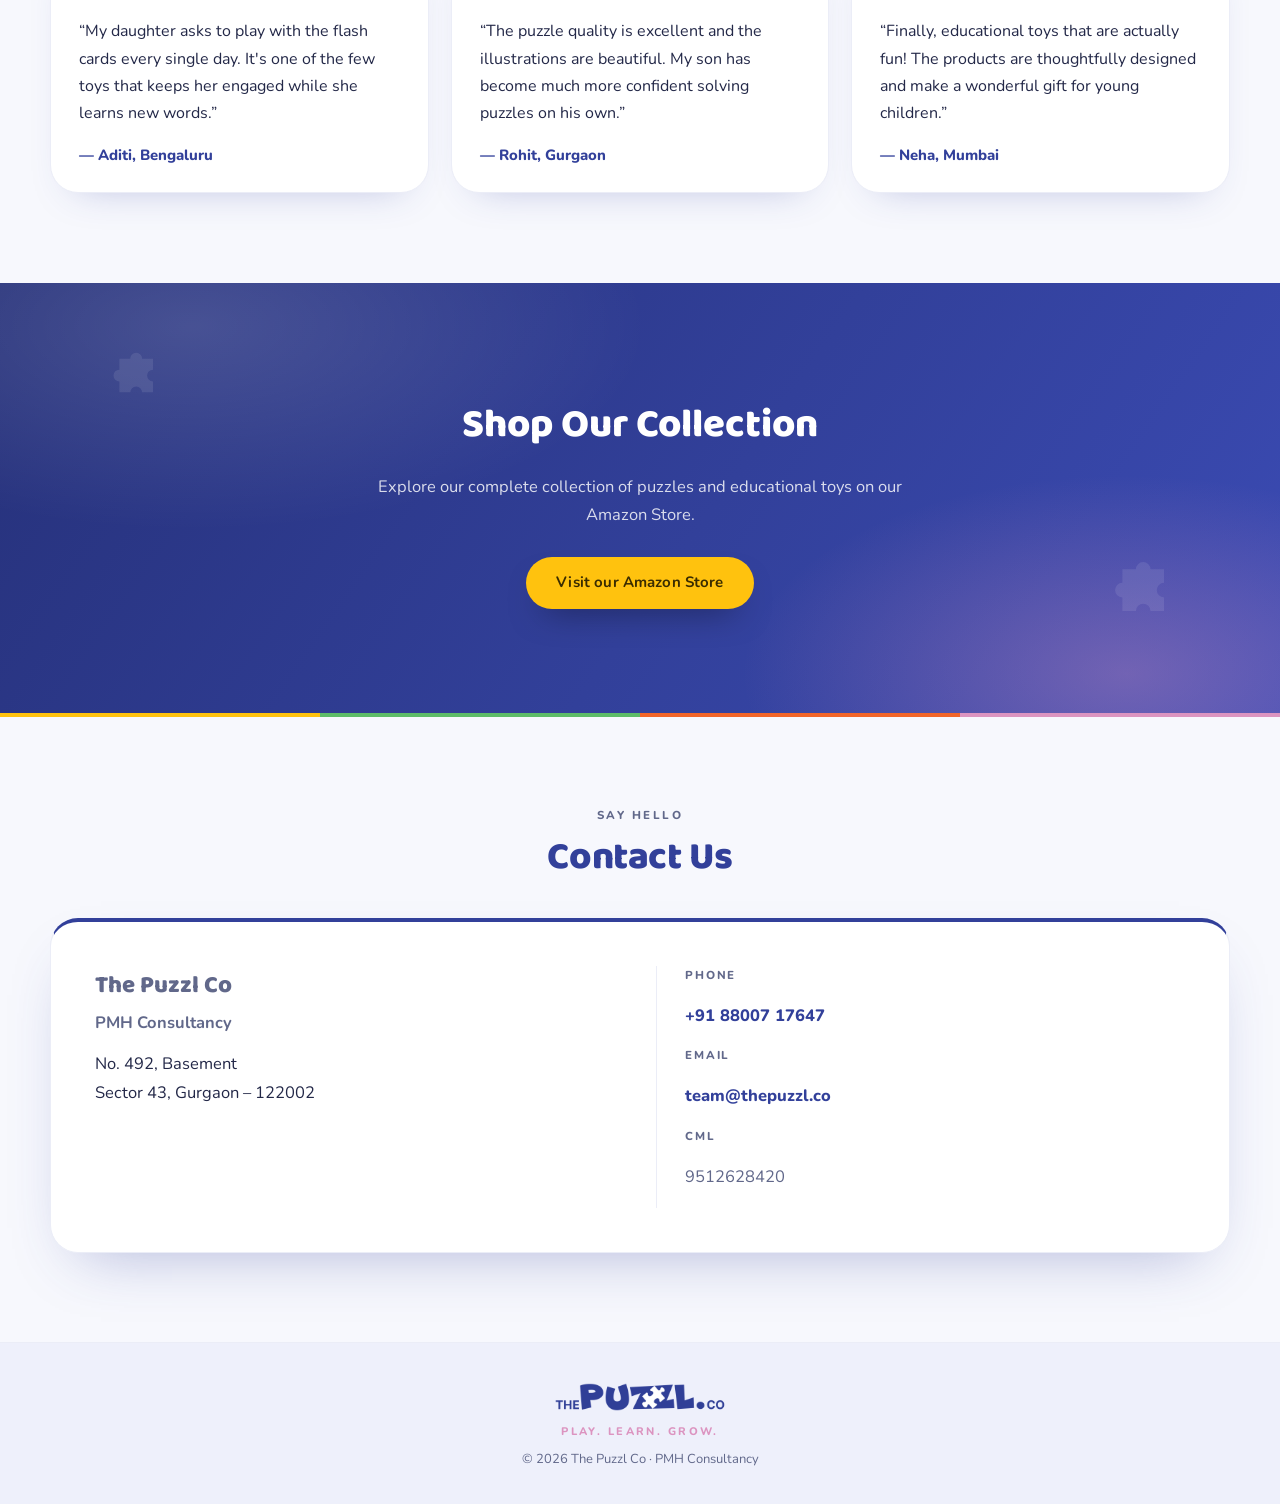
==== commit a9da219b: "Changes Co-authored-by: MakarandMane <5538863+MakarandMane@users.noreply.github.com>" ====
--- a/public/site/index.html
+++ b/public/site/index.html
@@ -176,12 +176,28 @@
             <h2 class="section-title center">Why Parents Choose The Puzzl Co</h2>
           </div>
           <ul class="why-grid">
-            <li class="why-card c-blue reveal"><span class="why-dot" aria-hidden="true"></span>Designed by puzzle and learning experts</li>
-            <li class="why-card c-orchid reveal"><span class="why-dot" aria-hidden="true"></span>Child-safe, thoughtfully made products</li>
-            <li class="why-card c-yellow reveal"><span class="why-dot" aria-hidden="true"></span>BIS-approved products wherever applicable</li>
-            <li class="why-card c-emerald reveal"><span class="why-dot" aria-hidden="true"></span>Educational toys that children genuinely enjoy</li>
-            <li class="why-card c-orange reveal"><span class="why-dot" aria-hidden="true"></span>Trusted by thousands of families across India</li>
+            <li class="why-card c-blue reveal">
+              <span class="why-ico" aria-hidden="true"><svg viewBox="0 0 24 24" fill="none" stroke="currentColor" stroke-width="2" stroke-linecap="round" stroke-linejoin="round"><path d="M12 3 2 8l10 5 10-5-10-5Z"/><path d="M6 10.5V16c0 1.7 2.7 3 6 3s6-1.3 6-3v-5.5"/></svg></span>
+              <span class="why-text">Designed by puzzle and learning experts</span>
+            </li>
+            <li class="why-card c-orchid reveal">
+              <span class="why-ico" aria-hidden="true"><svg viewBox="0 0 24 24" fill="none" stroke="currentColor" stroke-width="2" stroke-linecap="round" stroke-linejoin="round"><path d="M12 21s-7-4.4-7-9.6A4.4 4.4 0 0 1 12 8a4.4 4.4 0 0 1 7 3.4C19 16.6 12 21 12 21Z"/></svg></span>
+              <span class="why-text">Child-safe, thoughtfully made products</span>
+            </li>
+            <li class="why-card c-yellow reveal">
+              <span class="why-ico" aria-hidden="true"><svg viewBox="0 0 24 24" fill="none" stroke="currentColor" stroke-width="2" stroke-linecap="round" stroke-linejoin="round"><path d="M9 12.5 11 14.5 15.5 10"/><path d="M12 3 5 6v5.5c0 4.3 2.9 7.6 7 9.5 4.1-1.9 7-5.2 7-9.5V6l-7-3Z"/></svg></span>
+              <span class="why-text">BIS-approved products wherever applicable</span>
+            </li>
+            <li class="why-card c-emerald reveal">
+              <span class="why-ico" aria-hidden="true"><svg viewBox="0 0 24 24" fill="none" stroke="currentColor" stroke-width="2" stroke-linecap="round" stroke-linejoin="round"><circle cx="12" cy="12" r="9"/><path d="M8.5 14.5s1.3 1.6 3.5 1.6 3.5-1.6 3.5-1.6"/><path d="M9 9.5h.01M15 9.5h.01"/></svg></span>
+              <span class="why-text">Educational toys that children genuinely enjoy</span>
+            </li>
+            <li class="why-card c-orange reveal">
+              <span class="why-ico" aria-hidden="true"><svg viewBox="0 0 24 24" fill="none" stroke="currentColor" stroke-width="2" stroke-linecap="round" stroke-linejoin="round"><path d="M16 20v-1.5A3.5 3.5 0 0 0 12.5 15h-5A3.5 3.5 0 0 0 4 18.5V20"/><circle cx="10" cy="8" r="3.2"/><path d="M20 20v-1.5a3.5 3.5 0 0 0-2.6-3.4"/><path d="M15.5 5.2a3.2 3.2 0 0 1 0 5.6"/></svg></span>
+              <span class="why-text">Trusted by thousands of families across India</span>
+            </li>
           </ul>
+
         </div>
       </section>
 
--- a/public/site/styles.css
+++ b/public/site/styles.css
@@ -89,13 +89,17 @@
 .site-header:not(.is-stuck) .nav a:not(.btn):hover { color: var(--yellow); }
 .site-header:not(.is-stuck) .btn-nav { background: var(--yellow); color: #3a2c00; }
 .site-header:not(.is-stuck) .nav-toggle .bar { background: #fff; }
+.site-header.is-stuck .btn-nav, .site-header.is-stuck .nav a.btn-nav { background: var(--blue); color: #fff; }
+.site-header.is-stuck .btn-nav:hover, .site-header.is-stuck .nav a.btn-nav:hover { background: var(--blue-dark); color: #fff; }
+.site-header:not(.is-stuck) .nav a.btn-nav { color: #3a2c00; }
 .header-inner {
   display: flex; flex-wrap: nowrap; align-items: center; justify-content: space-between;
   gap: 20px; padding: 14px 0;
 }
 .brand img { height: 32px; width: auto; }
 
-.nav { display: flex; align-items: center; gap: 22px; flex-wrap: nowrap; min-width: 0; }
+.nav { display: flex; align-items: center; gap: 18px; flex-wrap: nowrap; min-width: 0; }
+.nav > * { flex: 0 0 auto; }
 .nav a {
   font-weight: 700; font-size: 14.5px; color: var(--ink); white-space: nowrap;
   position: relative; padding: 4px 0; text-decoration: none;
@@ -133,7 +137,7 @@
 .btn:hover { text-decoration: none; transform: translateY(-2px); }
 .btn-primary { background: var(--blue); color: #fff; box-shadow: 0 12px 24px -16px rgba(50, 64, 154, 0.9); }
 .btn-primary:hover { background: var(--blue-dark); }
-.btn-nav { padding: 10px 22px; font-size: 14px; border-radius: 10px; }
+.btn-nav, .nav a.btn-nav { padding: 9px 18px; font-size: 14px; line-height: 1.2; border-radius: 8px; margin-left: 6px; }
 .btn-ghost { background: var(--white); color: var(--blue); border: 2px solid var(--blue-tint); }
 .btn-ghost:hover { border-color: var(--blue-light); }
 .btn-amazon { background: var(--yellow); color: #3a2c00; box-shadow: 0 12px 24px -16px rgba(255, 194, 14, 0.9); }
@@ -160,7 +164,7 @@
 
 /* ---------- Hero ---------- */
 .hero {
-  position: relative; overflow: hidden; isolation: isolate;
+  position: relative; overflow: hidden; isolation: isolate; z-index: 3;
   min-height: 640px;
   display: flex; align-items: center;
   padding: clamp(96px, 9vw, 120px) 0 clamp(110px, 10vw, 140px);
@@ -176,7 +180,7 @@
     linear-gradient(180deg, rgba(50, 64, 154, 0.86) 0%, rgba(50, 64, 154, 0.66) 55%, rgba(50, 64, 154, 0.74) 100%);
 }
 .hero-curve {
-  position: absolute; left: 0; right: 0; bottom: -1px; height: clamp(48px, 6vw, 88px);
+  position: absolute; left: 0; right: 0; bottom: -1px; z-index: 2; height: clamp(48px, 6vw, 88px);
   background: var(--bg-soft);
   -webkit-mask: url("data:image/svg+xml;utf8,<svg xmlns='http://www.w3.org/2000/svg' viewBox='0 0 1440 100' preserveAspectRatio='none'><path d='M0 100 C 360 0 1080 0 1440 100 Z' fill='black'/></svg>") bottom/100% 100% no-repeat;
   mask: url("data:image/svg+xml;utf8,<svg xmlns='http://www.w3.org/2000/svg' viewBox='0 0 1440 100' preserveAspectRatio='none'><path d='M0 100 C 360 0 1080 0 1440 100 Z' fill='black'/></svg>") bottom/100% 100% no-repeat;
@@ -309,43 +313,59 @@
 
 /* ---------- Shop ---------- */
 .shop {
-  position: relative; overflow: hidden; color: var(--ink);
-  padding: clamp(64px, 8vw, 96px) 0;
+  position: relative; overflow: hidden; color: #fff;
+  padding: clamp(72px, 9vw, 108px) 0;
   background:
-    radial-gradient(700px 320px at 20% 20%, #ffffff 0%, transparent 65%),
-    linear-gradient(120deg, var(--blue-tint) 0%, var(--orchid-tint) 100%);
+    radial-gradient(760px 340px at 15% 10%, rgba(255, 255, 255, 0.14) 0%, transparent 60%),
+    radial-gradient(620px 320px at 88% 90%, rgba(220, 148, 192, 0.35) 0%, transparent 62%),
+    linear-gradient(125deg, var(--blue-dark) 0%, var(--blue) 55%, #3b4bb4 100%);
+}
+.shop::after {
+  content: ""; position: absolute; inset: auto 0 0 0; height: 4px;
+  background: linear-gradient(90deg, var(--yellow) 0 25%, var(--emerald) 25% 50%, var(--orange) 50% 75%, var(--orchid) 75% 100%);
 }
 .shop h2 {
-  font-family: var(--font-display); font-weight: 800; color: var(--blue);
-  font-size: clamp(1.8rem, 3.2vw, 2.4rem); margin: 0 0 12px;
-}
-.shop p { color: var(--muted); max-width: 560px; margin: 0 auto 26px; }
-.shop .wrap { position: relative; }
-.shop .piece { background-color: var(--blue-light); opacity: 0.22; }
+  font-family: var(--font-display); font-weight: 800; color: #fff;
+  font-size: clamp(1.9rem, 3.4vw, 2.5rem); margin: 0 0 14px;
+}
+.shop p { color: rgba(255, 255, 255, 0.82); max-width: 560px; margin: 0 auto 28px; }
+.shop .wrap { position: relative; z-index: 1; }
+.shop .piece { background-color: #fff; opacity: 0.09; }
+.shop .btn-amazon { box-shadow: 0 16px 34px -18px rgba(0, 0, 0, 0.6); }
 
 /* ---------- Contact ---------- */
+#contact { background: var(--bg-soft); }
+#why-us {
+  background: linear-gradient(180deg, var(--blue-tint) 0%, #f3f1fb 100%);
+  border-top: 1px solid var(--border); border-bottom: 1px solid var(--border);
+}
 .contact-card {
   margin-top: 36px; background: var(--white); border: 1px solid var(--border);
+  border-top: 4px solid var(--blue);
   border-radius: var(--radius-lg); padding: clamp(28px, 4vw, 44px);
   display: grid; grid-template-columns: repeat(auto-fit, minmax(240px, 1fr));
-  gap: 32px; box-shadow: var(--shadow);
+  gap: 32px; box-shadow: var(--shadow-lg);
 }
 .contact-name {
-  font-family: var(--font-display); font-weight: 800; font-size: 1.45rem;
+  font-family: var(--font-display); font-weight: 800; font-size: 1.5rem;
   color: var(--blue); margin: 0;
 }
 .contact-sub { font-family: var(--font-body); font-weight: 700; margin: 2px 0 12px; color: var(--ink); }
-.contact-card address { font-style: normal; color: var(--muted); line-height: 1.8; }
+.contact-card address { font-style: normal; color: var(--ink); line-height: 1.8; }
+.contact-block + .contact-block {
+  padding-left: 28px; border-left: 1px solid var(--border);
+}
 .contact-label {
   font-family: var(--font-body); font-weight: 800; font-size: 0.72rem;
-  text-transform: uppercase; letter-spacing: 0.16em; color: var(--orchid);
+  text-transform: uppercase; letter-spacing: 0.16em; color: var(--blue-light);
   margin: 0 0 2px;
 }
 .contact-block p + .contact-label { margin-top: 16px; }
-.contact-block a { font-weight: 800; }
+.contact-block a { font-weight: 800; color: var(--blue); }
+.contact-block a:hover { color: var(--orange); }
 
 /* ---------- Footer ---------- */
-.site-footer { background: var(--blue-tint); color: var(--ink); padding: 40px 0 34px; }
+.site-footer { background: var(--blue-tint); color: var(--ink); padding: 40px 0 34px; border-top: 1px solid var(--border); }
 .footer-inner { text-align: center; }
 .footer-logo { height: 28px; width: auto; margin: 0 auto 12px; }
 .footer-tag {
@@ -360,16 +380,16 @@
 
 /* ---------- Responsive ---------- */
 @media (max-width: 1240px) {
-  .nav { gap: 16px; }
+  .nav { gap: 13px; }
   .nav a { font-size: 13.5px; }
-  .btn-nav { padding: 9px 18px; }
+  .btn-nav, .nav a.btn-nav { padding: 8px 15px; margin-left: 4px; }
   .wrap { width: min(1180px, 100% - 36px); }
 }
 
 @media (max-width: 1080px) {
   .nav { gap: 12px; }
   .nav a { font-size: 13px; }
-  .btn-nav { padding: 9px 15px; font-size: 13px; }
+  .btn-nav, .nav a.btn-nav { padding: 8px 13px; font-size: 13px; margin-left: 2px; }
 }
 
 @media (max-width: 900px) {
@@ -390,7 +410,7 @@
   .nav.is-open { display: flex; }
   .nav a { padding: 13px 0; border-bottom: 1px solid var(--border); }
   .nav a:not(.btn)::after { display: none; }
-  .nav .btn-nav { margin-top: 14px; border-bottom: 0; }
+  .nav a.btn-nav { margin: 14px 0 0; border-bottom: 0; padding: 12px 22px; text-align: center; }
   /* inside the white dropdown the CTA must stay brand blue, not the hero yellow */
   .site-header .btn-nav,
   .site-header:not(.is-stuck) .btn-nav { background: var(--blue); color: #fff; }
@@ -403,3 +423,7 @@
   .reveal { opacity: 1; transform: none; }
   html { scroll-behavior: auto; }
 }
+
+@media (max-width: 760px) {
+  .contact-block + .contact-block { padding-left: 0; border-left: 0; border-top: 1px solid var(--border); padding-top: 22px; }
+}
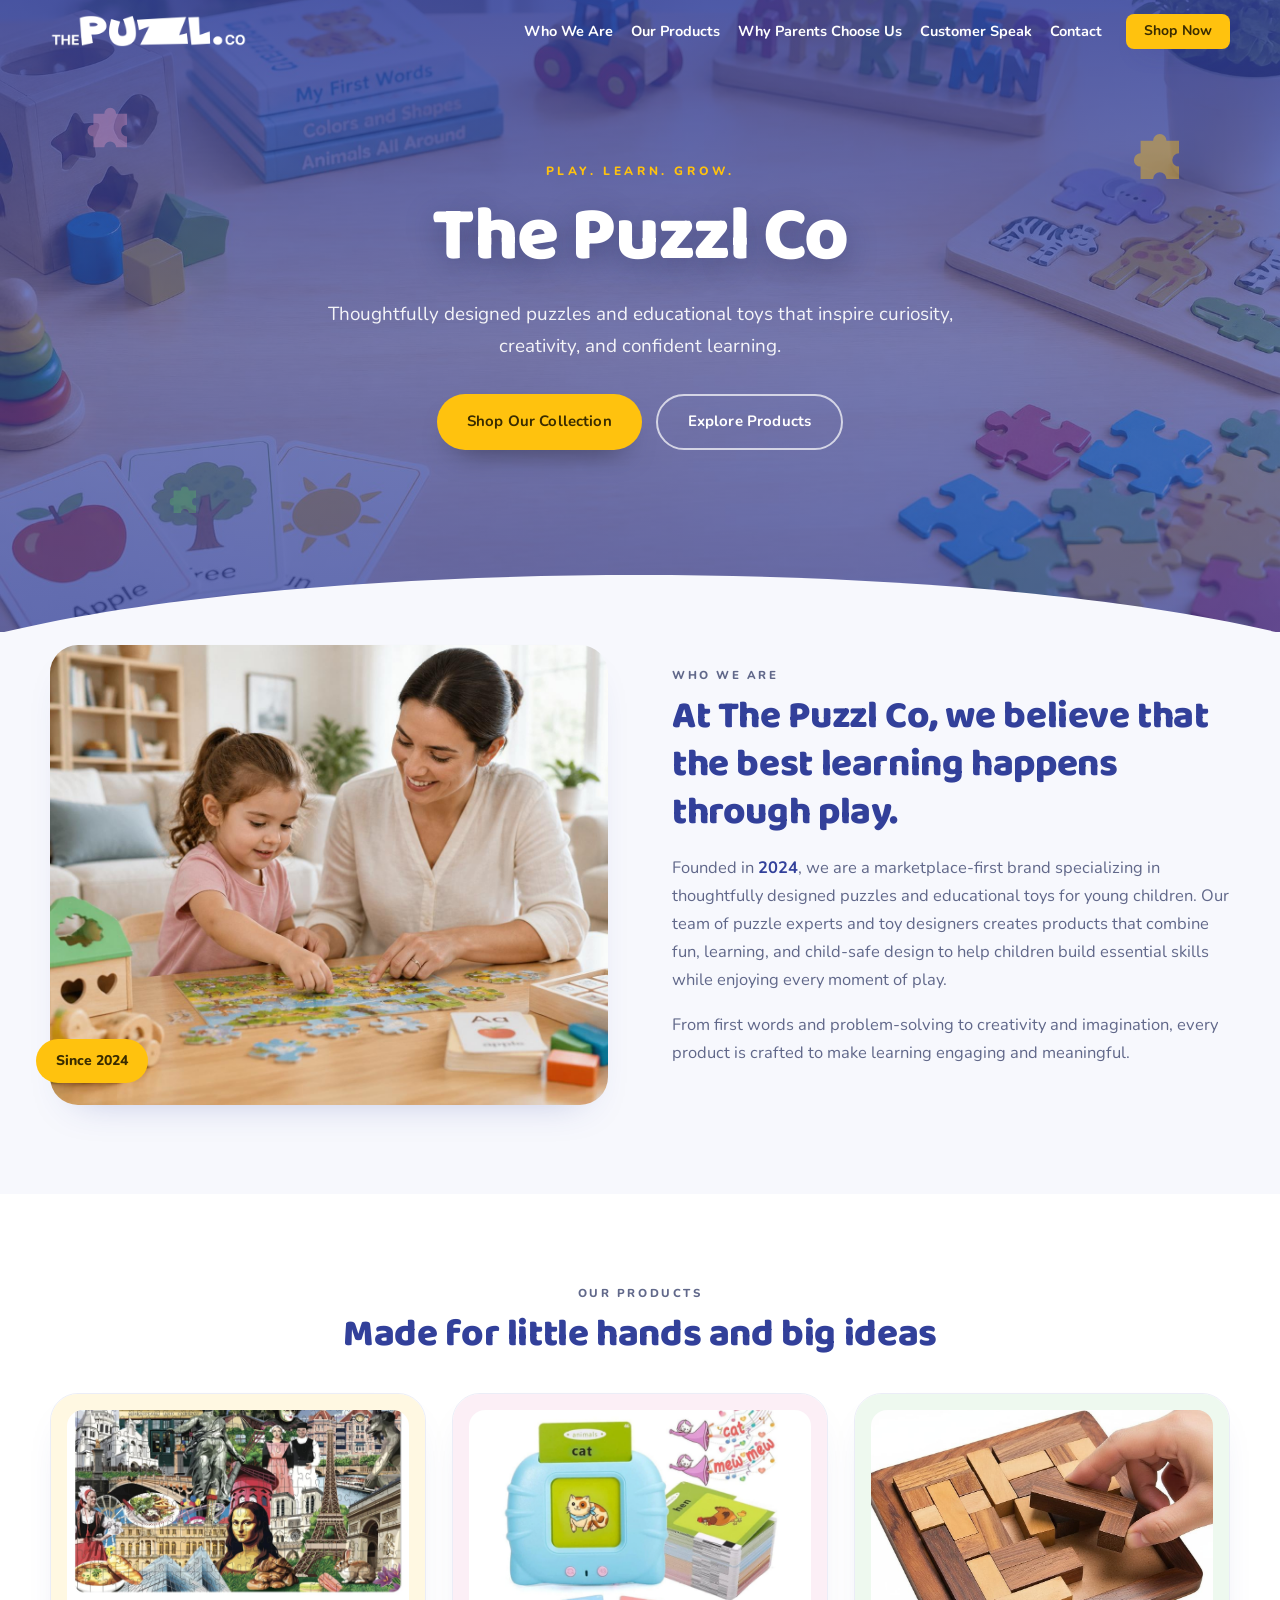
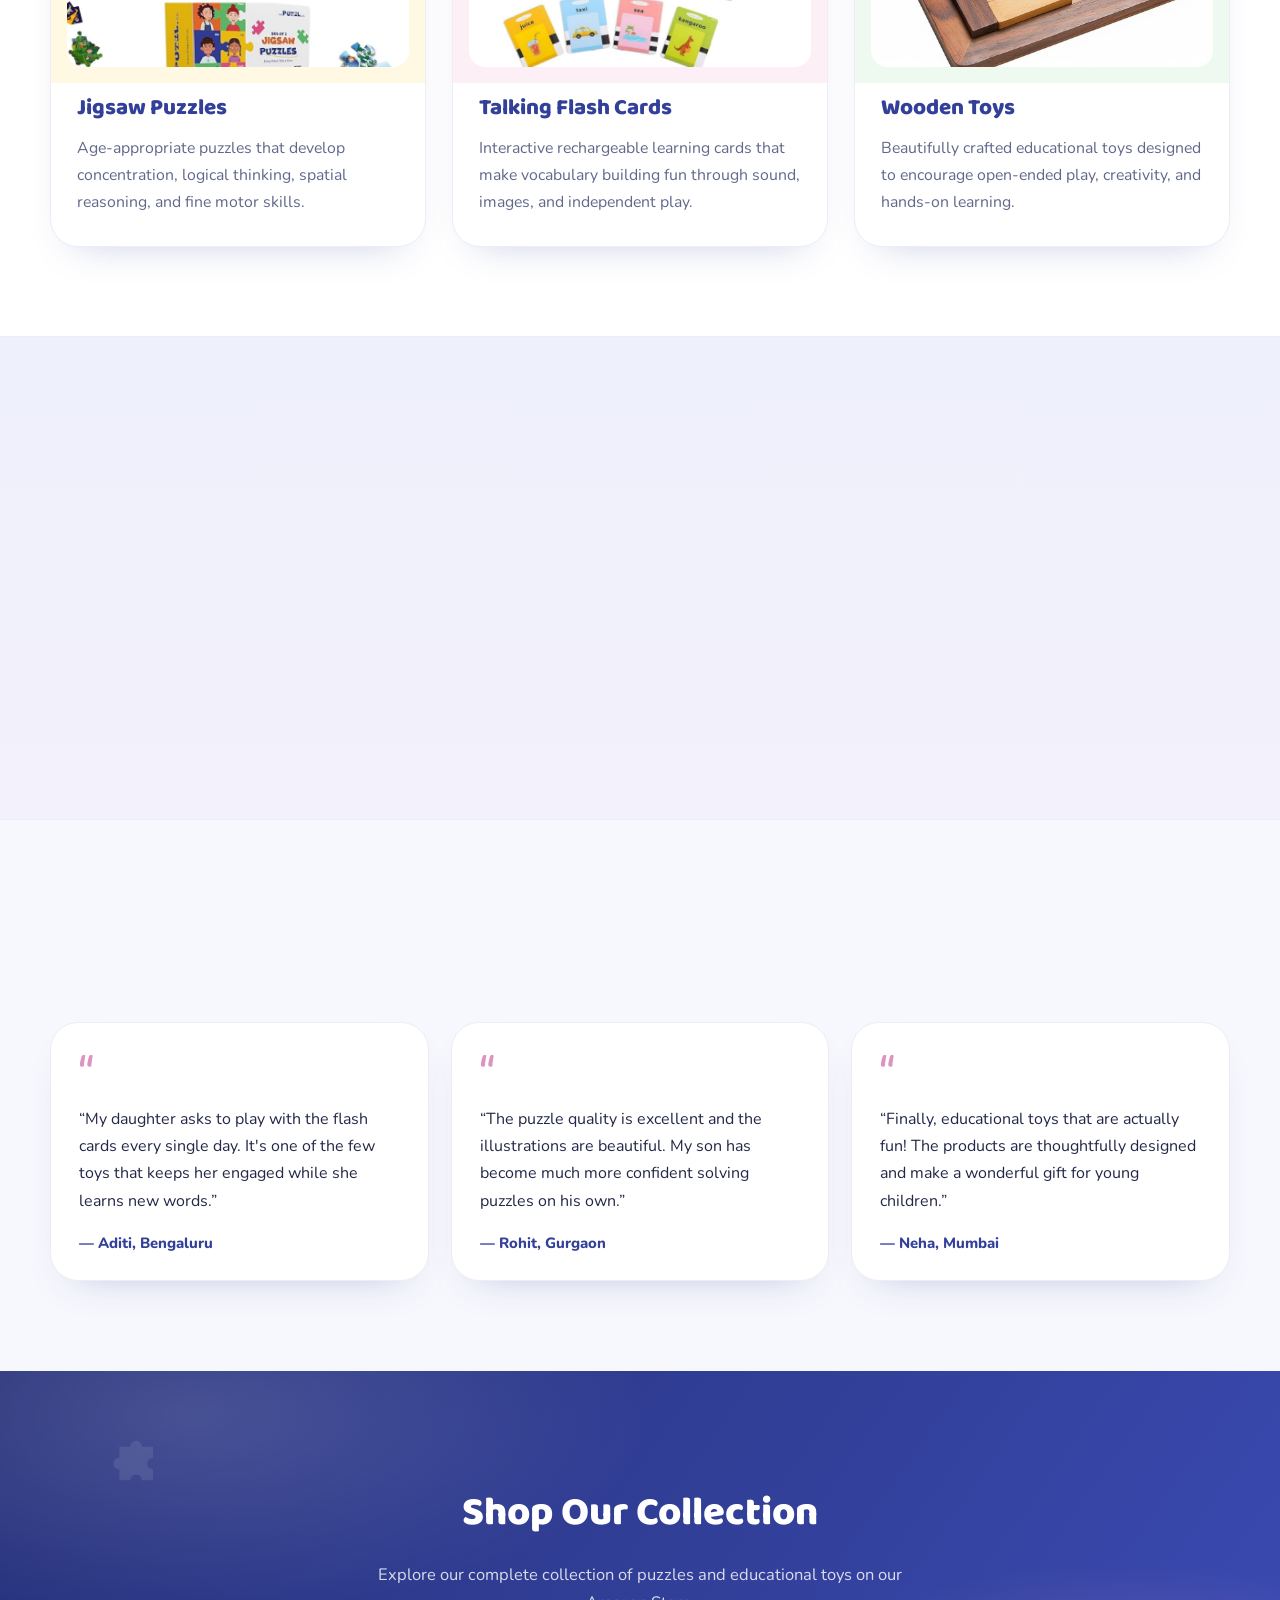
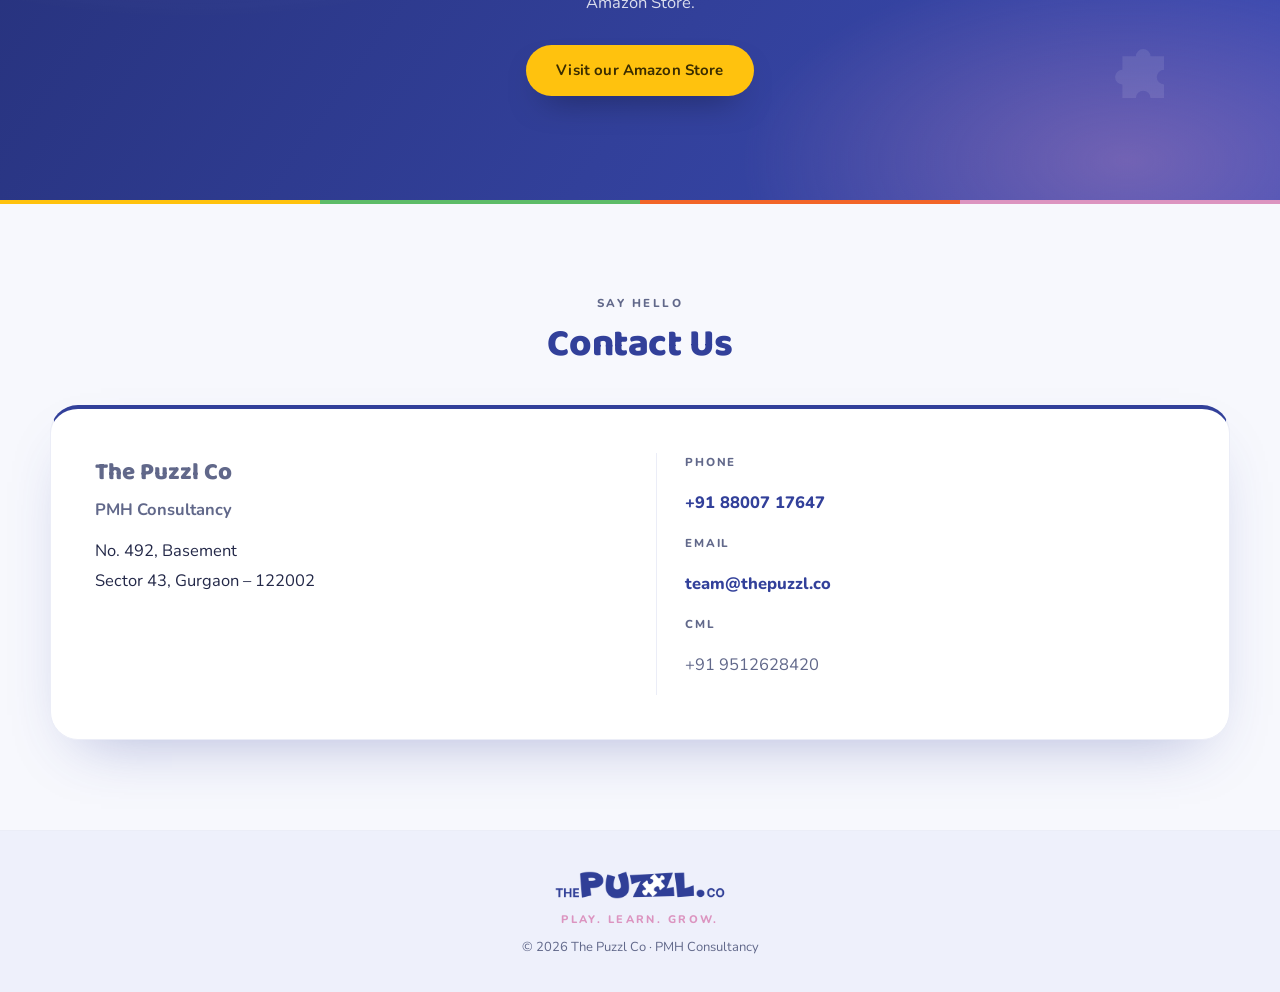
==== commit 5142658e: "Changes Co-authored-by: MakarandMane <5538863+MakarandMane@users.noreply.github.com>" ====
--- a/public/site/index.html
+++ b/public/site/index.html
@@ -270,7 +270,7 @@
               <p class="contact-label">Email</p>
               <p><a href="mailto:team@thepuzzl.co">team@thepuzzl.co</a></p>
               <p class="contact-label">CML</p>
-              <p>9512628420</p>
+              <p>+91 9512628420</p>
             </div>
           </div>
         </div>
--- a/public/site/styles.css
+++ b/public/site/styles.css
@@ -278,21 +278,33 @@
 /* ---------- Why us ---------- */
 .why-grid {
   list-style: none; margin: 36px auto 0; padding: 0;
-  display: grid; grid-template-columns: repeat(auto-fit, minmax(230px, 1fr)); gap: 18px;
+  display: grid; grid-template-columns: repeat(auto-fit, minmax(196px, 1fr)); gap: 18px;
 }
 .why-card {
-  border-radius: var(--radius); padding: 26px 24px;
+  position: relative;
+  background: var(--white);
+  border-radius: var(--radius); padding: 26px 24px 24px;
   font-family: var(--font-body); font-weight: 700; font-size: 1rem; line-height: 1.55;
-  border: 1px solid transparent;
-  transition: transform 0.22s ease;
-}
-.why-card:hover { transform: translateY(-5px); }
-.why-dot { display: block; width: 34px; height: 6px; border-radius: 999px; margin-bottom: 16px; }
-.c-blue { background: var(--blue-tint); } .c-blue .why-dot { background: var(--blue); }
-.c-orchid { background: var(--orchid-tint); } .c-orchid .why-dot { background: var(--orchid); }
-.c-yellow { background: var(--yellow-tint); } .c-yellow .why-dot { background: var(--yellow); }
-.c-emerald { background: var(--emerald-tint); } .c-emerald .why-dot { background: var(--emerald); }
-.c-orange { background: var(--orange-tint); } .c-orange .why-dot { background: var(--orange); }
+  color: #1d2333;
+  border: 1px solid var(--border);
+  border-top: 4px solid var(--blue);
+  box-shadow: 0 14px 30px -22px rgba(20, 28, 70, 0.55);
+  transition: transform 0.22s ease, box-shadow 0.22s ease;
+}
+.why-card:hover { transform: translateY(-5px); box-shadow: 0 20px 38px -22px rgba(20, 28, 70, 0.6); }
+.why-ico {
+  display: inline-flex; align-items: center; justify-content: center;
+  width: 46px; height: 46px; border-radius: 12px; margin-bottom: 16px;
+  color: #fff; background: var(--blue);
+}
+.why-ico svg { width: 24px; height: 24px; }
+.why-text { display: block; }
+.c-blue { border-top-color: var(--blue); } .c-blue .why-ico { background: var(--blue); }
+.c-orchid { border-top-color: var(--orchid); } .c-orchid .why-ico { background: #c76aa6; }
+.c-yellow { border-top-color: var(--yellow); } .c-yellow .why-ico { background: #b8860a; }
+.c-emerald { border-top-color: var(--emerald); } .c-emerald .why-ico { background: #3f9c4c; }
+.c-orange { border-top-color: var(--orange); } .c-orange .why-ico { background: var(--orange); }
+
 
 /* ---------- Testimonials ---------- */
 .quotes {
